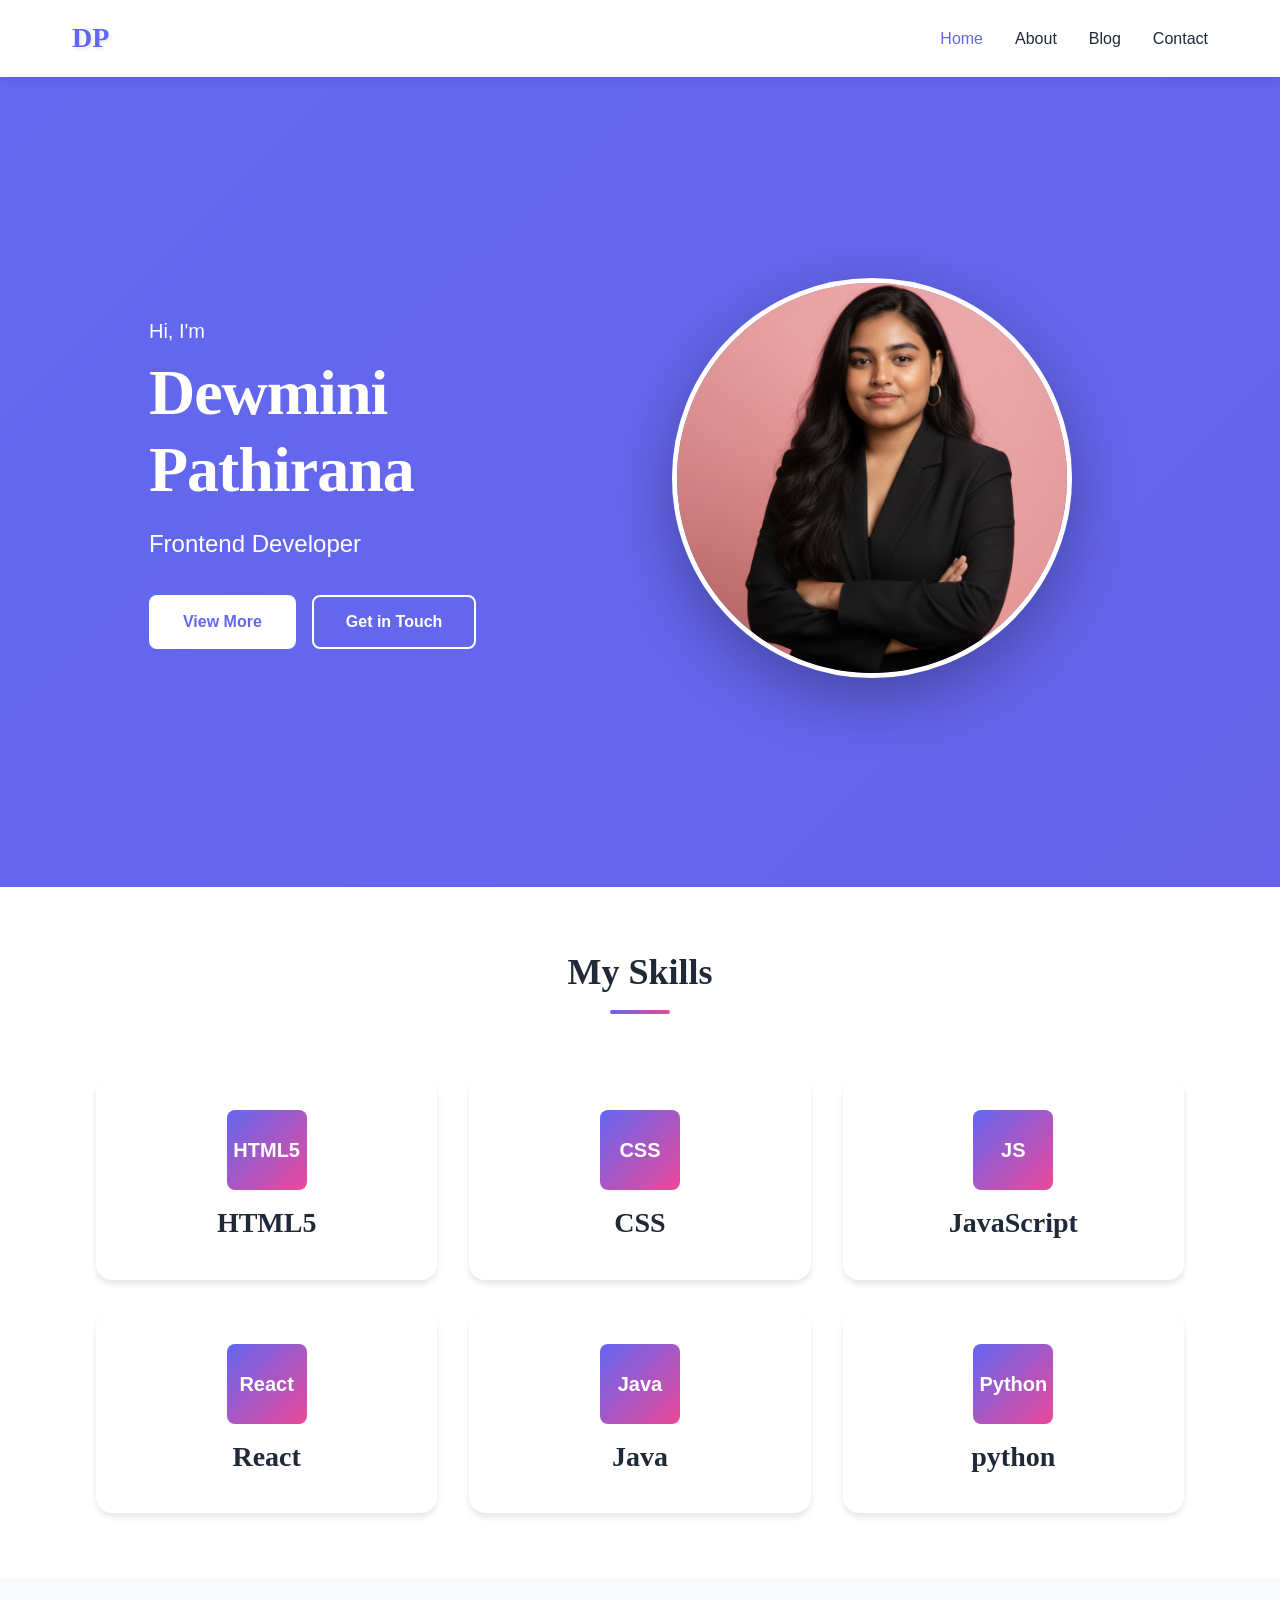
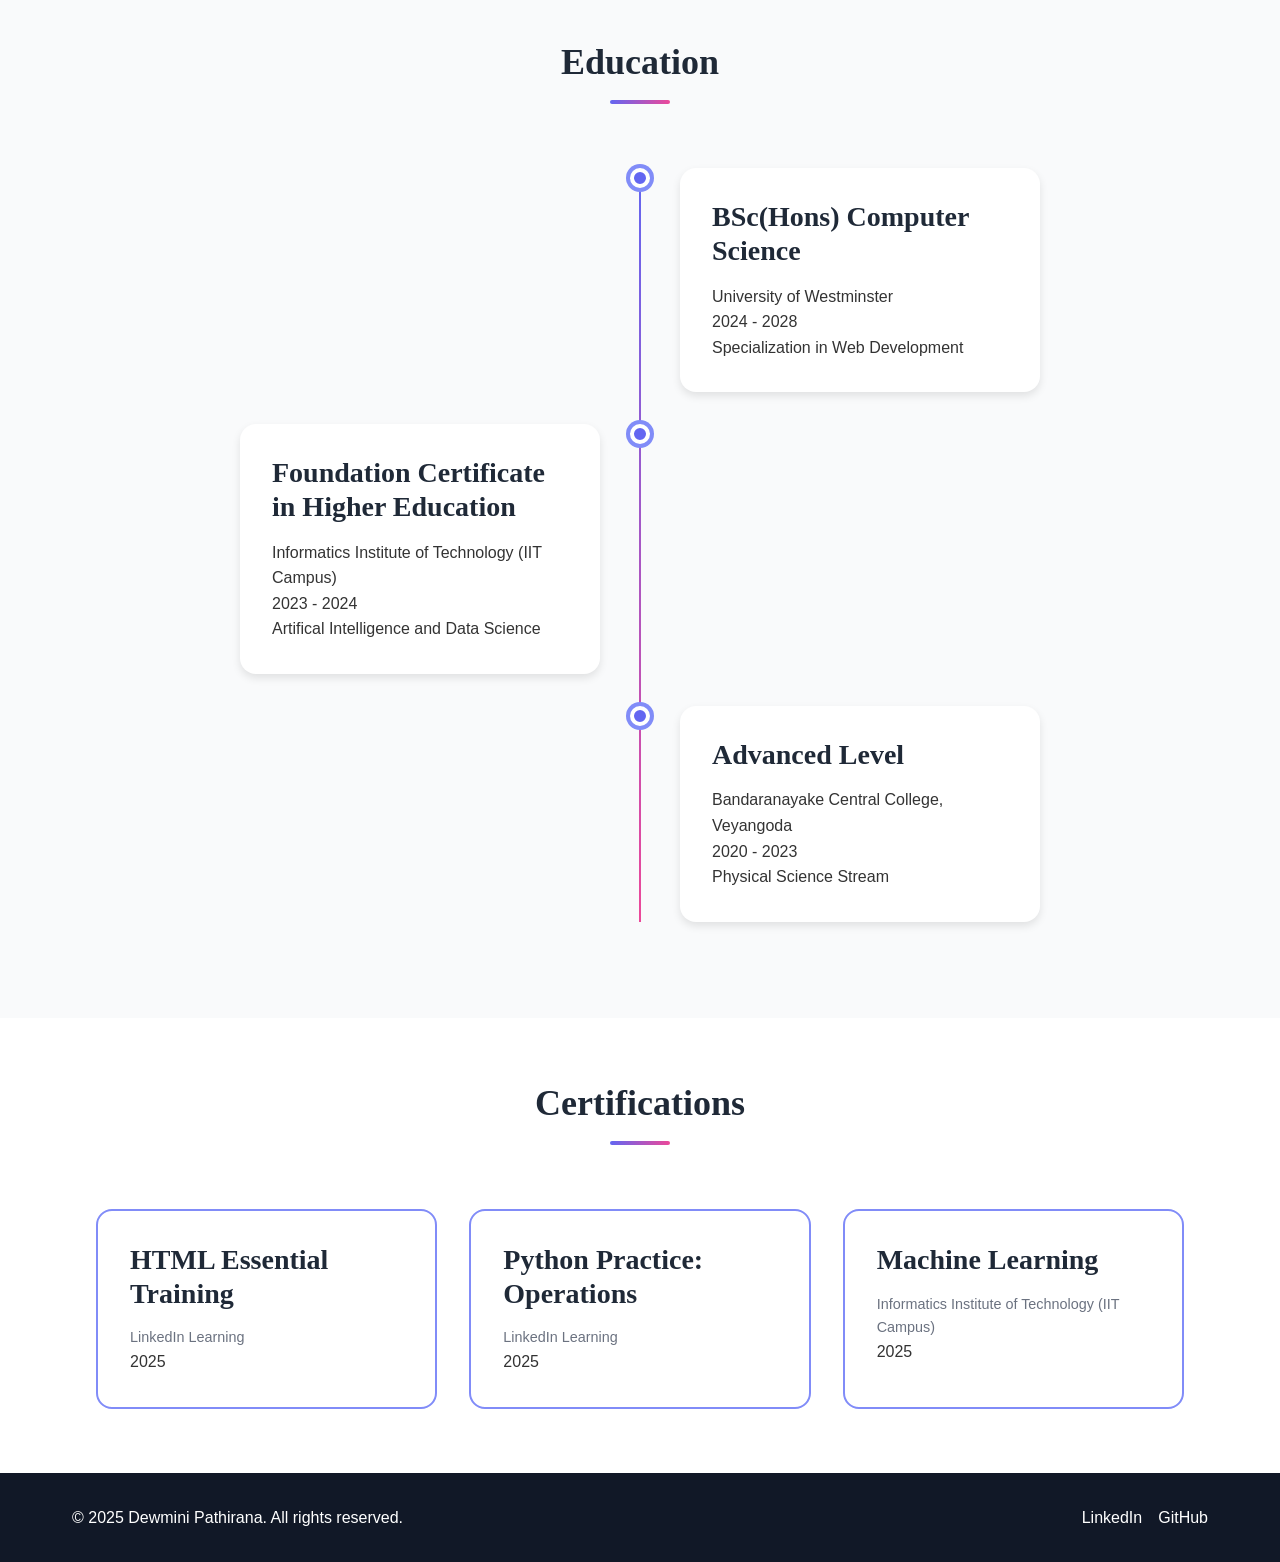
==== index.html @ a537cdb0 "Initial commit" ====
<!DOCTYPE html>
<html lang="en">
    <head>
        <meta charset="UTF-8">
        <meta name="viewport" content="width=device-width, initial-scale=1.0">
        <title>Home|Dewmini Pathirana</title>
        <link rel="stylesheet" href="stylesheet/style.css">
    </head>
    <body>
        <!--Navigation Bar-->
        <nav class="main-nav">
            <div class="container">
                <div class="logo">DP</div>
                <ul class="nav-links">
                    <li><a href="index.html" class="active">Home</a></li>
                    <li><a href="about.html">About</a></li>
                    <li><a href="blog.html">Blog</a></li>
                    <li><a href="contact.html">Contact</a></li>
                </ul>
            </div>
        </nav>

        <!--Intro Section-->
        <header class="intro">
            <div class="container">
                <div class="intro-content">
                    <p class="greeting">Hi, I'm</p>
                    <h1 class="intro-title">Dewmini Pathirana</h1>
                    <p class="intro-subtitle">Frontend Developer</p>
                    <div class="intro-buttons">
                        <a href="about.html" class="btn btn-primary">View More</a>
                        <a href="contact.html" class="btn btn-secondary">Get in Touch</a>
                    </div>
                </div>
                <div class="intro-image">
                    <img src="images/Dewmini-Home.png" alt="home page image  of  Dewmini Pathirana">
                </div>
            </div>
        </header>

        <!--Skills Section-->
        <section class="skills" id="skills">
            <div class="container">
                <h2 class="section-title">My Skills</h2>
                <div class="skills-grid">
                    <div class="skills-card">
                        <div class="skills-icon">HTML5</div>
                        <h3>HTML5</h3>
                        <p></p>
                    </div>
                    <div class="skills-card">
                        <div class="skills-icon">CSS</div>
                        <h3>CSS</h3>
                        <p></p>
                    </div>
                    <div class="skills-card">
                        <div class="skills-icon">JS</div>
                        <h3>JavaScript</h3>
                        <p></p>
                    </div>
                    <div class="skills-card">
                        <div class="skills-icon">React</div>
                        <h3>React</h3>
                        <p></p>
                    </div>
                    <div class="skills-card">
                        <div class="skills-icon">Java</div>
                        <h3>Java</h3>
                        <p></p>
                    </div>
                    <div class="skills-card">
                        <div class="skills-icon">Python</div>
                        <h3>python</h3>
                        <p></p>
                    </div>
                </div>
            </div>
        </section>

        <!--Education Section-->
        <section class="education" id="education">
            <div class="container">
                <h2 class="section-title">Education</h2>
                <div class="education-timeline">
                    <div class="timeline-item">
                        <div class="timeline-dot"></div>
                        <div class="timeline-content">
                            <h3>BSc(Hons) Computer Science</h3>
                            <p class="university">University of Westminster</p>
                            <p class="period">2024 - 2028</p>
                            <p class="description">Specialization in Web Development</p>
                        </div>
                    </div>
                    <div class="timeline-item">
                        <div class="timeline-dot"></div>
                        <div class="timeline-content">
                            <h3>Foundation Certificate in Higher Education</h3>
                            <p class="university">Informatics Institute of Technology (IIT Campus)</p>
                            <p class="period">2023 - 2024</p>
                            <p class="description">Artifical Intelligence and Data Science</p>
                        </div>
                    </div>
                    <div class="timeline-item">
                        <div class="timeline-dot"></div>
                        <div class="timeline-content">
                            <h3>Advanced Level</h3>
                            <p class="university">Bandaranayake Central College, Veyangoda</p>
                            <p class="period">2020 - 2023</p>
                            <p class="description">Physical Science Stream</p>
                        </div>
                    </div>
                </div>
            </div>
        </section>

        <!--Certification Section-->
        <section class="certifications" id="certifications">
            <div class="container">
                <h2 class="section-title">Certifications</h2>
                <div class="cert-grid">
                    <div class="cert-card">
                        <h3>HTML Essential Training</h3>
                        <p class="organization">LinkedIn Learning</p>
                        <p class="comp-year">2025</p>
                    </div>
                    <div class="cert-card">
                        <h3>Python Practice: Operations</h3>
                        <p class="organization">LinkedIn Learning</p>
                        <p class="comp-year">2025</p>
                    </div>
                    <div class="cert-card">
                        <h3>Machine Learning</h3>
                        <p class="organization">Informatics Institute of Technology (IIT Campus)</p>
                        <p class="comp-year">2025</p>
                    </div>
                </div>
            </div>
        </section>

        <!--Footer Section-->
        <footer class="main-footer">
            <div class="container">
                <p>&copy; 2025 Dewmini Pathirana. All rights reserved.</p>
                <div class="footer-links">
                    <a href="https://www.linkedin.com/in/dewmini-pathirana-28558a332/">LinkedIn</a>
                    <a href="https://github.com/Dewmini24">GitHub</a>
                </div>
            </div>
        </footer>
    </body>
</html>
---- stylesheet/style.css ----
/*Reset and Base Styles */
* {
    margin: 0;
    padding: 0;
    box-sizing: border-box;
}
html {
    scroll-behavior: smooth;
    font-size: 16px;
}
body {
    /*Font*/
    font-family: 'Poppins', Arial, sans-serif;
    line-height: 1.6;
    color: #333333;
    background-color: #ffffff;
}
/* Variables for Styling */
:root {
    /* Primary Colors */
    --primary-color: #6366f1;
    --primary-dark: #4f46e5;
    --primary-light: #818cf8;

    /* Secondary Colors */
    --secondary-color: #ec4899;
    --secondary-dark: #db2777;

    /* Natural Colors */
    --text-light: #6b7280;
    --text-dark: #1f2937;
    --bg-light: #f9fafb;
    --bg-dark: #111827;

    /* Semi Transparent Color */
    --overlay-bg: rgba(99,102, 241, 0.9);
    --shadow-color: rgba(0, 0, 0, 0.1);
    --card-shadow: rgba(0, 0, 0, 0.15);

    /* Spacing */
    --spacing-xs: 0.5rem;
    --spacing-sm: 1rem;
    --spacing-md: 2rem;
    --spacing-lg: 4rem;

    /* Border Radius */
    --border-radius-sm: 4px;
    --border-radius-md: 8px;
    --border-radius-lg: 16px;
    --border-radius-full: 50%;
}
/*Typography*/
h1, h2, h3, h4, h5, h6 {
    font-family: 'Playfair Display', Georgia, serif;
    color: var(--text-dark);
    line-height: 1.2;
    margin-bottom: var(--spacing-sm);
}
h1 {
    font-size: 3rem;
    letter-spacing: -1px;
}
h2 {
    font-size: 2.25rem;
}
h3 {
    font-size: 1.75rem;
}
/* Container */
.container {
    max-width: 1200px;
    margin: 0 auto;
    padding: 0 var(--spacing-md);
}

/* Navigation Bar */
.main-nav {
    background-color: #ffffff;
    /*Shadow*/
    box-shadow: 0 2px 10px var(--shadow-color);
    position: sticky;
    top: 0;
    z-index: 1000;
    /*Transitions*/
    transition: box-shadow 0.3s ease;
}
.main-nav .container {
    display: flex;
    justify-content: space-between;
    align-items: center;
    padding-top: var(--spacing-sm);
    padding-bottom: var(--spacing-sm);
}
.logo {
    font-family: 'Playfair Display', serif;
    font-size: 1.75rem;
    font-weight: 700;
    color: var(--primary-color);
    text-shadow: 2px 2px 4px var(--shadow-color);
}
.nav-links {
    display: flex;
    list-style: none;
    gap: var(--spacing-md);
}
.nav-links a[href] {
    text-decoration: none;
    color: var(--text-dark);
    font-weight: 500;
    transition: color 0.3s ease, transform 0.3s ease;
    display: inline-block;
}
.nav-links a:hover {
    color: var(--primary-color);
    transform: translateY(-2px);
}
.nav-links a.active {
    color: var(--primary-color);
}
.nav-links a:focus {
    outline: 2px solid var(--primary-color);
    outline-offset: 4px;
}

/* Footer */
.main-footer {
    background-color: var(--bg-dark);
    color: #ffffff;
    padding: var(--spacing-md) 0;
    text-align: center;
}
.main-footer .container {
    display: flex;
    justify-content: space-between;
    align-items: center;
}
.footer-links {
    display: flex;
    gap: var(--spacing-sm);
}
.footer-links a {
    color: #ffffff;
    text-decoration: none;
    transition: color 0.3s ease;
}
.footer-links a:hover {
    color: var(--primary-light);
}

/*Buttons Styling*/
.btn {
    display: inline-block;
    padding: 12px 32px;
    border-radius: var(--border-radius-md);
    text-decoration: none;
    font-weight: 600;
    transition: all 0.3s ease;
    cursor: pointer;
    border: 2px solid transparent;
}
.btn-primary {
    background-color: #ffffff;
    color: var(--primary-color);
}
.btn-primary:hover {
    transform: translateY(-3px);
    box-shadow: 0 10px 25px var(--shadow-color);
}
.btn-secondary {
    background-color: transparent;
    color: #ffffff;
    border-color: #ffffff;
}
.btn-secondary:hover {
    background-color: #ffffff;
    color: var(--primary-color);
    transform: translateY(-3px);
}

/* Responsive media queries */
/* Tablet View (992px ans below) */
@media screen and (max-width: 992px) {
    .intro .container {
        flex-direction: column;
        text-align: center;
    }
    .intro-title {
        font-size: 3rem;
    }
    .intro-buttons {
        justify-content: center;
    }
    .intro-image img {
        width: 300px;
        height: 300px;
    }
    .contact-grid {
        grid-template-columns: 1fr;
    }
    .about-intro {
        flex-direction: column;
        text-align: center;
    }
    .timeline-item {
        flex-direction: column;
    }
    .timeline-item:nth-child(n) .timeline-content {
        width: 100%;
        margin: 0;
        text-align: left;
    }
    .education-timeline::before {
        left: 0;
        transform: none;
    }
    .timeline-dot {
        left: 0;
        transform: none;
    }
}
/* Mobile view (768px and below) */
@media screen and (max-width: 768px) {
    h1 {
        font-size: 2rem;
    }
    h2 {
        font-size: 1.75rem;
    }
    .intro {
        min-height: auto;
        padding: var(--spacing-lg) 0;
    }
    .intro-title {
        font-size: 2.5rem;
    }
    /*Mobile Navigation*/
    .nav-links {
        display: none;
        position: absolute;
        top: 100%;
        left: 0;
        right: 0;
        flex-direction: column;
        background-color: #ffffff;
        box-shadow: 0 4px 10px var(--shadow-color);
        padding: var(--spacing-sm);
    }
    .intro-image img,
    .about-image img {
        width: 250px;
        height: 250px;
    }
    .skills-grid,
    .cert-grid {
        grid-template-columns: 1fr;
    }
    .main-footer .container {
        flex-direction: column;
        gap: var(--spacing-sm);
    }
    .contact-info {
        font-size: 0.9rem;
    }
}
/* Very small screens (480px and below) */
@media screen and (max-width: 480px) {
    :root {
        font-size: 14px;
    }
    .container {
        padding: 0 var(--spacing-sm);
    }
    .intro-title {
        font-size: 2rem;
    }
    .btn {
        padding: 10px 20px;
        font-size: 0.9rem;
    }
}

/* Intro Section */
.intro {
    min-height: 90vh;
    display: flex;
    align-items: center;
    background: linear-gradient(135deg, #667eea 0%, #764ba2 100%);
    position: relative;
    overflow: hidden;
}
.intro::before {
    content: '';
    position: absolute;
    top: 0;
    left: 0;
    right: 0;
    bottom: 0;
    background: var(--overlay-bg);
    z-index: 1;
}
.intro .container {
    display: flex;
    justify-content: space-between;
    align-items: center;
    gap: var(--spacing-lg);
    position: relative;
    z-index: 2;
}
.intro-content {
    flex: 1;
    color: #ffffff;
}
.greeting {
    font-size: 1.25rem;
    margin-bottom: var(--spacing-xs);
    animation: fadeInUp 0.8s ease;
}
.intro-title {
    font-size: 4rem;
    color: #ffffff;
    margin-bottom: var(--spacing-sm);
    animation: fadeInUp 0.8s ease 0.2s both;
}
.intro-subtitle {
    font-size: 1.5rem;
    margin-bottom: var(--spacing-md);
    animation: fadeInUp 0.8s ease 0.4s both;
}
.intro-buttons {
    display: flex;
    gap: var(--spacing-sm);
    animation: fadeInUp 0.8s ease 0.6s both;
}
/*Animmations*/
@keyframes fadeInUp {
    from {
        opacity: 0;
        transform: translateY(30px);
    }
    to {
        opacity: 1;
        transform: translateY(0);
    }
}
@keyframes float {
    0%, 100% {
        transform: translateY(0);
    }
    50% {
        transform: translateY(-20px);
    }
}
@keyframes pulse {
    0%, 100% {
        transform: scale(1);
    }
    50% {
        transform: scale(1.05);
    }
}
.intro-image {
    flex: 1;
    animation: float 3s ease-in-out infinite;
}
.intro-image img {
    width: 400px;
    height: 400px;
    box-shadow: 0 20px 60px rgba(0, 0, 0, 0.3);
    object-fit: cover;
    border-radius: var(--border-radius-full);
    border: 5px solid #ffffff;
}

/* Sections */
.skills,
.education,
.certifications {
    padding: var(--spacing-lg);
}
section:nth-of-type(even) {
    background-color: var(--bg-light);
}
.section-title {
    text-align: center;
    margin-bottom: var(--spacing-lg);
    position: relative;
}
.section-title::after {
    content: '';
    display: block;
    width: 60px;
    height: 4px;
    background: linear-gradient(90deg, var(--primary-color), var(--secondary-color));
    margin: var(--spacing-sm) auto 0;
    border-radius: var(--border-radius-sm);
}
/* skil grid */
.skills-grid {
    display: grid;
    grid-template-columns: repeat(auto-fit, minmax(250px, 1fr));
    gap: var(--spacing-md);
}
.skills-card {
    background-color: #ffffff;
    padding: var(--spacing-md);
    border-radius: var(--border-radius-lg);
    text-align: center;
    box-shadow: 0 4px 6px var(--shadow-color);
    transition: transform 0.3s ease, box-shadow 0.3s ease;
}
.skills-card:hover {
    transform: translateY(-10px);
    box-shadow: 0 12px 24px var(--card-shadow);
}
.skills-icon {
    width: 80px;
    height: 80px;
    margin: 0 auto var(--spacing-sm);
    background: linear-gradient(135deg, var(--primary-color),var(--secondary-color));
    border-radius: var(--border-radius-md);
    display: flex;
    align-items: center;
    justify-content: center;
    font-weight: 700;
    font-size: 1.25rem;
    color: #ffffff;
}
.skills-card > h3 {
    color: var(--text-dark);
    margin-bottom: var(--spacing-xs);
}
/*Education Timeline*/
.education-timeline {
    max-width: 800px;
    margin: 0 auto;
    position: relative;
}
.education-timeline::before {
    content: '';
    position: absolute;
    left: 50%;
    transform: translateX(-50%);
    top: 0;
    bottom: 0;
    width: 2px;
    background: linear-gradient(180deg, var(--primary-color), var(--secondary-color));
}
.timeline-item {
    display: flex;
    margin-bottom: var(--spacing-md);
    position: relative;
}
.timeline-item:nth-child(odd) .timeline-content {
    margin-left: auto;
    text-align: left;
}
.timeline-item:nth-child(even) .timeline-content {
    margin-right: auto;
    text-align: left;
}
.timeline-dot {
    position: absolute;
    left: 50%;
    transform: translateX(-50%);
    width: 20px;
    height: 20px;
    background-color: var(--primary-color);
    border-radius: var(--border-radius-full);
    border: 4px solid #ffffff;
    box-shadow: 0 0 0 4px var(--primary-light);
    z-index: 1;
}
.timeline-content {
    width: 45%;
    background-color: #ffffff;
    padding: var(--spacing-md);
    border-radius: var(--border-radius-lg);
    box-shadow: 0 4px 8px var(--shadow-color);
}
/*Certification*/
.cert-grid {
    display: grid;
    grid-template-columns: repeat(auto-fit, minmax(280px, 1fr));
    gap: var(--spacing-md);
}
.cert-card {
    background-color: #ffffff;
    padding: var(--spacing-md);
    border-radius: var(--border-radius-lg);
    border: 2px solid var(--primary-light);
    transition: all 0.3s ease;
}
.cert-card:hover {
    background-color: var(--primary-color);
    transform: scale(1.05);
}
.cert-card h3 + .organization {
    color: var(--text-light);
    font-size: 0.9rem;
    margin-top: var(--spacing-xs);
}

/*Page Header*/
.page-header {
    background: linear-gradient(135deg, var(--primary-color), var(--secondary-color));
    color: #ffffff;
    padding: var(--spacing-lg);
    text-align: center;
}
.page-header h1 {
    color: #ffffff;
}

/*About Page*/
.about-content {
    padding: var(--spacing-lg) 0;
}
.about-intro {
    display: flex;
    gap: var(--spacing-lg);
    align-items: center;
    margin-bottom: var(--spacing-lg);
}
.about-image img {
    width: 300px;
    height: 300px;
    border-radius: var(--border-radius-full);
    box-shadow: 0 10px 30px rgba(0, 0, 0, 0.2);
    object-fit: cover;
    border: 5px solid var(--primary-color);
}
.about-text {
    flex: 1;
}
.about-details {
    margin-bottom: var(--spacing-lg);
}
.journey-grid {
    display: grid;
    grid-template-columns: repeat(auto-fit, minmax(300px, 1fr));
    gap: var(--spacing-md);
    margin-top: var(--spacing-md);
}
.journey-item {
    background-color: var(--bg-light);
    padding: var(--spacing-md);
    border-radius: var(--border-radius-lg);
}
.about-values {
    margin-bottom: var(--spacing-lg);
}
.values-list {
    list-style: none;
    max-width: 600px;
    margin: var(--spacing-md) auto;
}
.values-list > li::before {
    content: '✓';
    position: absolute;
    left: 0;
    color: var(--primary-color);
}
.about-contact {
    text-align: center;
    padding: var(--spacing-lg);
    background: linear-gradient(135deg, var(--primary-light),var(--secondary-color));
    border-radius: var(--border-radius-lg);
    color: #ffffff;
}
.about-contact h2 {
    color: #ffffff;
}

/*Blog Page*/
.blog-content {
    padding: var(--spacing-lg);
}
.blog-grid {
    display: grid;
    gap: var(--spacing-lg);
}
.blog-post {
    background-color: #ffffff;
    padding: var(--spacing-md);
    border-radius: var(--border-radius-lg);
    box-shadow: 0 4px 12px var(--shadow-color);
}
.post-header h2 {
    margin-bottom: var(--spacing-sm);
}
.post-meta {
    display: flex;
    gap: var(--spacing-sm);
    color: var(--text-light);
    font-size: 0.9rem;
    margin-bottom: var(--spacing-md);
}
time[datetime] {
    color: var(--text-light);
}
.post-category {
    background-color: var(--primary-light);
    color: #ffffff;
    padding: 2px 8px;
    border-radius: var(--border-radius-sm);
}
.post-content p {
    margin-bottom: var(--spacing-sm);
}
.post-content p:first-of-type {
    margin-bottom: 0;
}
.post-footer {
    margin-top: var(--spacing-md);
    padding-top: var(--spacing-sm);
    border-top: 1px solid var(--bg-light);
}
.post-tags {
    display: flex;
    gap: var(--spacing-xs);
    flex-wrap: wrap;
}
.post-tags span {
    background-color: var(--bg-light);
    padding: 4px 12px;
    border-radius: var(--border-radius-sm);
    font-size: 0.85rem;
    color: var(--text-dark);
}

/*Contact Page*/
.contact-content {
    padding: var(--spacing-lg) 0;
}
.contact-grid {
    display: grid;
    grid-template-columns: 1.5fr 1fr;
    gap: var(--spacing-lg);
}
.message-section,
.newsletter-section {
    background-color: #ffffff;
    padding: var(--spacing-md);
    border-radius: var(--border-radius-lg);
    box-shadow: 0 4px 12px var(--shadow-color);
}
.form-group {
    margin-bottom: var(--spacing-sm);
}
.form-group label {
    display: block;
    margin-bottom: var(--spacing-xs);
    font-weight: 500;
    color: var(--text-dark);
}
.required {
    color: var(--secondary-color);
}
/*Form Styling*/
.form-group input,
.form-group textarea,
.form-group select {
    width: 100%;
    padding: 12px;
    border: 2px solid #e5e7eb;
    border-radius: var(--border-radius-md);
    font-family: 'Poppins', sans-serif;
    font-size: 1rem;
    transition: border-color 0.3s ease, box-shadow 0.3s ease;
}
.form-group input:focus,
.form-group textarea:focus,
.form-group select:focus {
    outline: none;
    border-color: var(--primary-color);
    box-shadow: 0 0 0 3px rgba(99, 102, 241, 0.1);
}
.form-group input:valid,
.form-group textarea:valid {
    border-color: #10b981;
}
.form-group input:invalid:not(:placeholder-shown),
.form-group textarea:invalid:not(:placeholder-shown) {
    border-color: var(--secondary-color);
}
.form-group input:not([type="checkbox"]):not([type="radio"]) {
    display: block;
}
.checkbox-group input[type="checkbox"],
.checkbox-item input[type="checkbox"],
.radio-item input[type="checkbox"] {
    width: auto;
    margin: 0;
}
.checkbox-list {
    display: flex;
    flex-direction: column;
    gap: var(--spacing-xs);
}
.radio-group {
    display: flex;
    gap: var(--spacing-sm);
}
.radio-item {
    display: flex;
    align-items: center;
    gap: var(--spacing-xs);
}
.contact-info {
    margin-top: var(--spacing-md);
    padding: var(--spacing-sm);
    background-color: var(--bg-light);
    border-radius: var(--border-radius-md);
}
.contact-info li {
    padding: var(--spacing-xs) 0;
}
.contact-info ul {
    list-style: none;
}

/* Spexificity */
a {
    color: inherit;
}
.nav-links a {
    color: var(--text-dark);
}
.nav-links a.active {
    color: var(--primary-color);
}

/* Print Styles */
@media print {
    .main-nav,
    .main-footer {
        display: none;
    }
    .body {
        font-size: 12pt;
        color: #000;
    }
    a {
        text-decoration: underline;
    }
    a[href]::after {
        content: " ("attr(href) ")";
    }
}
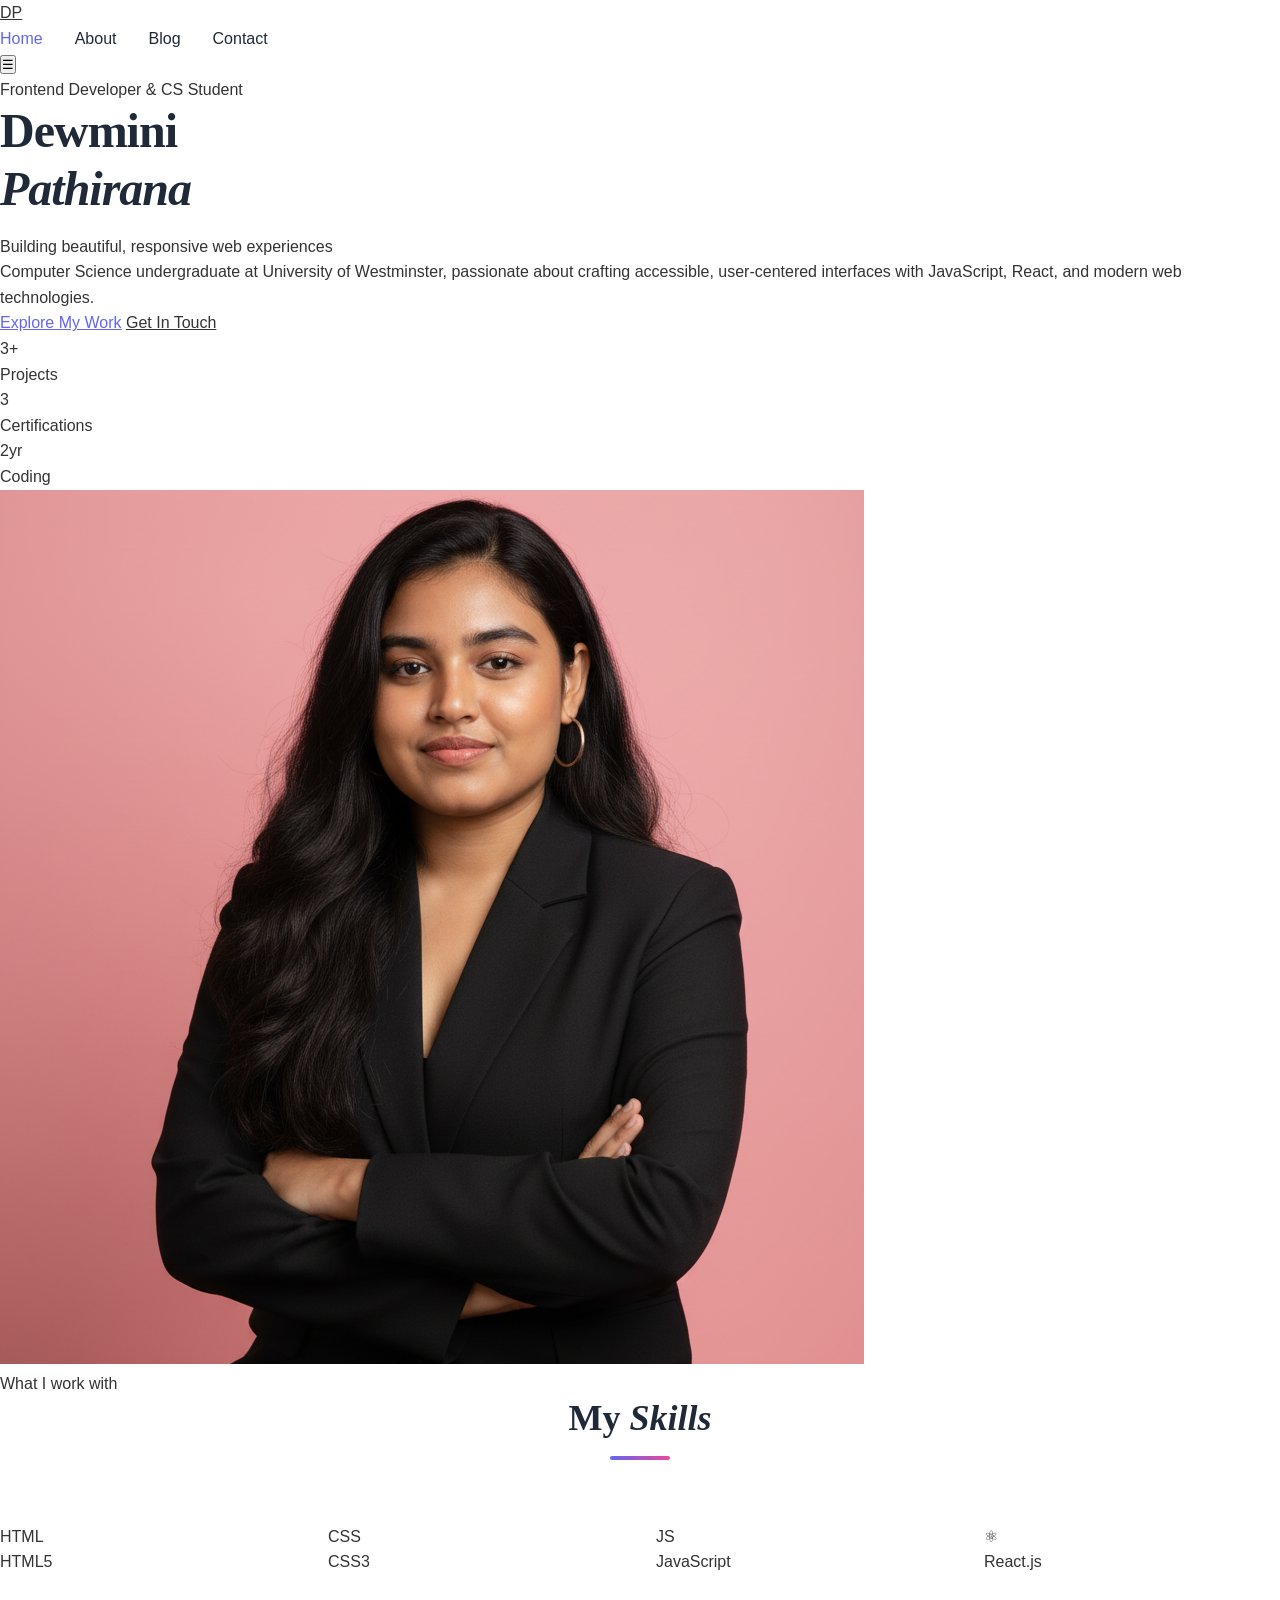
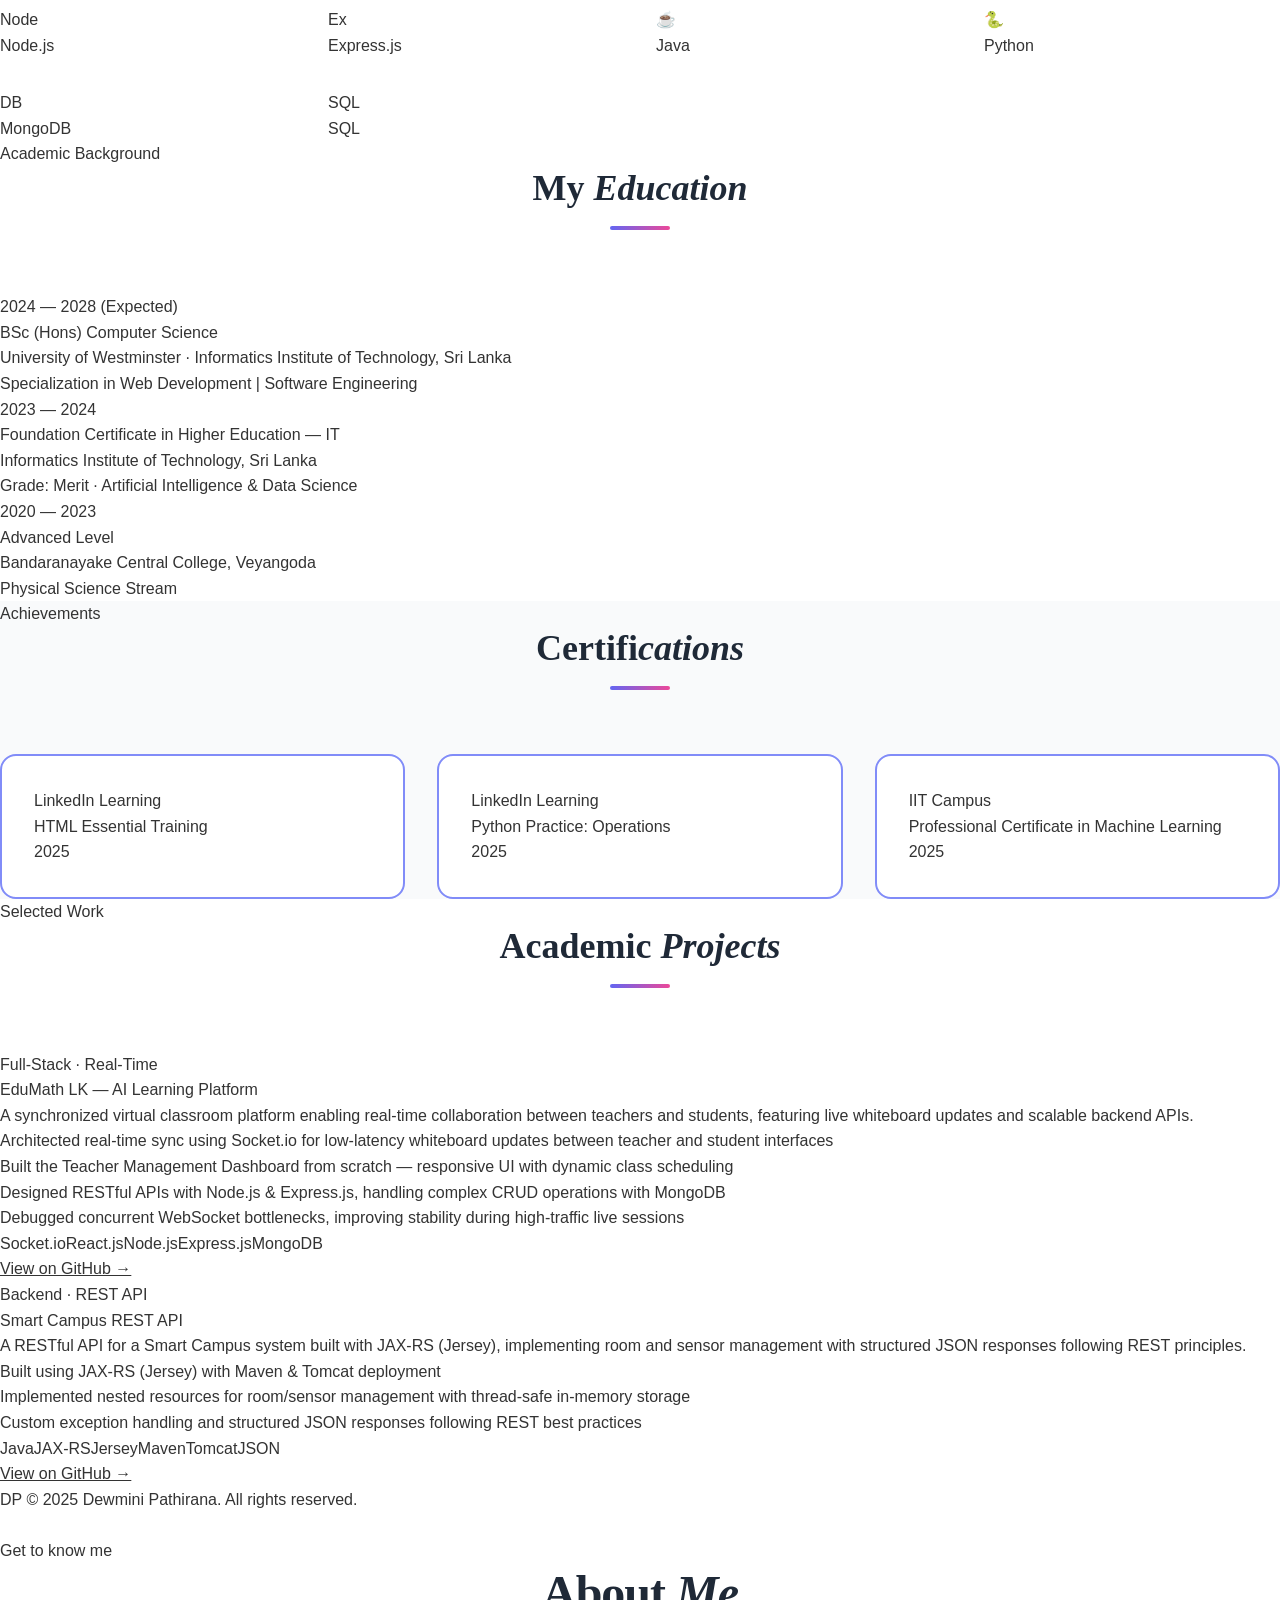
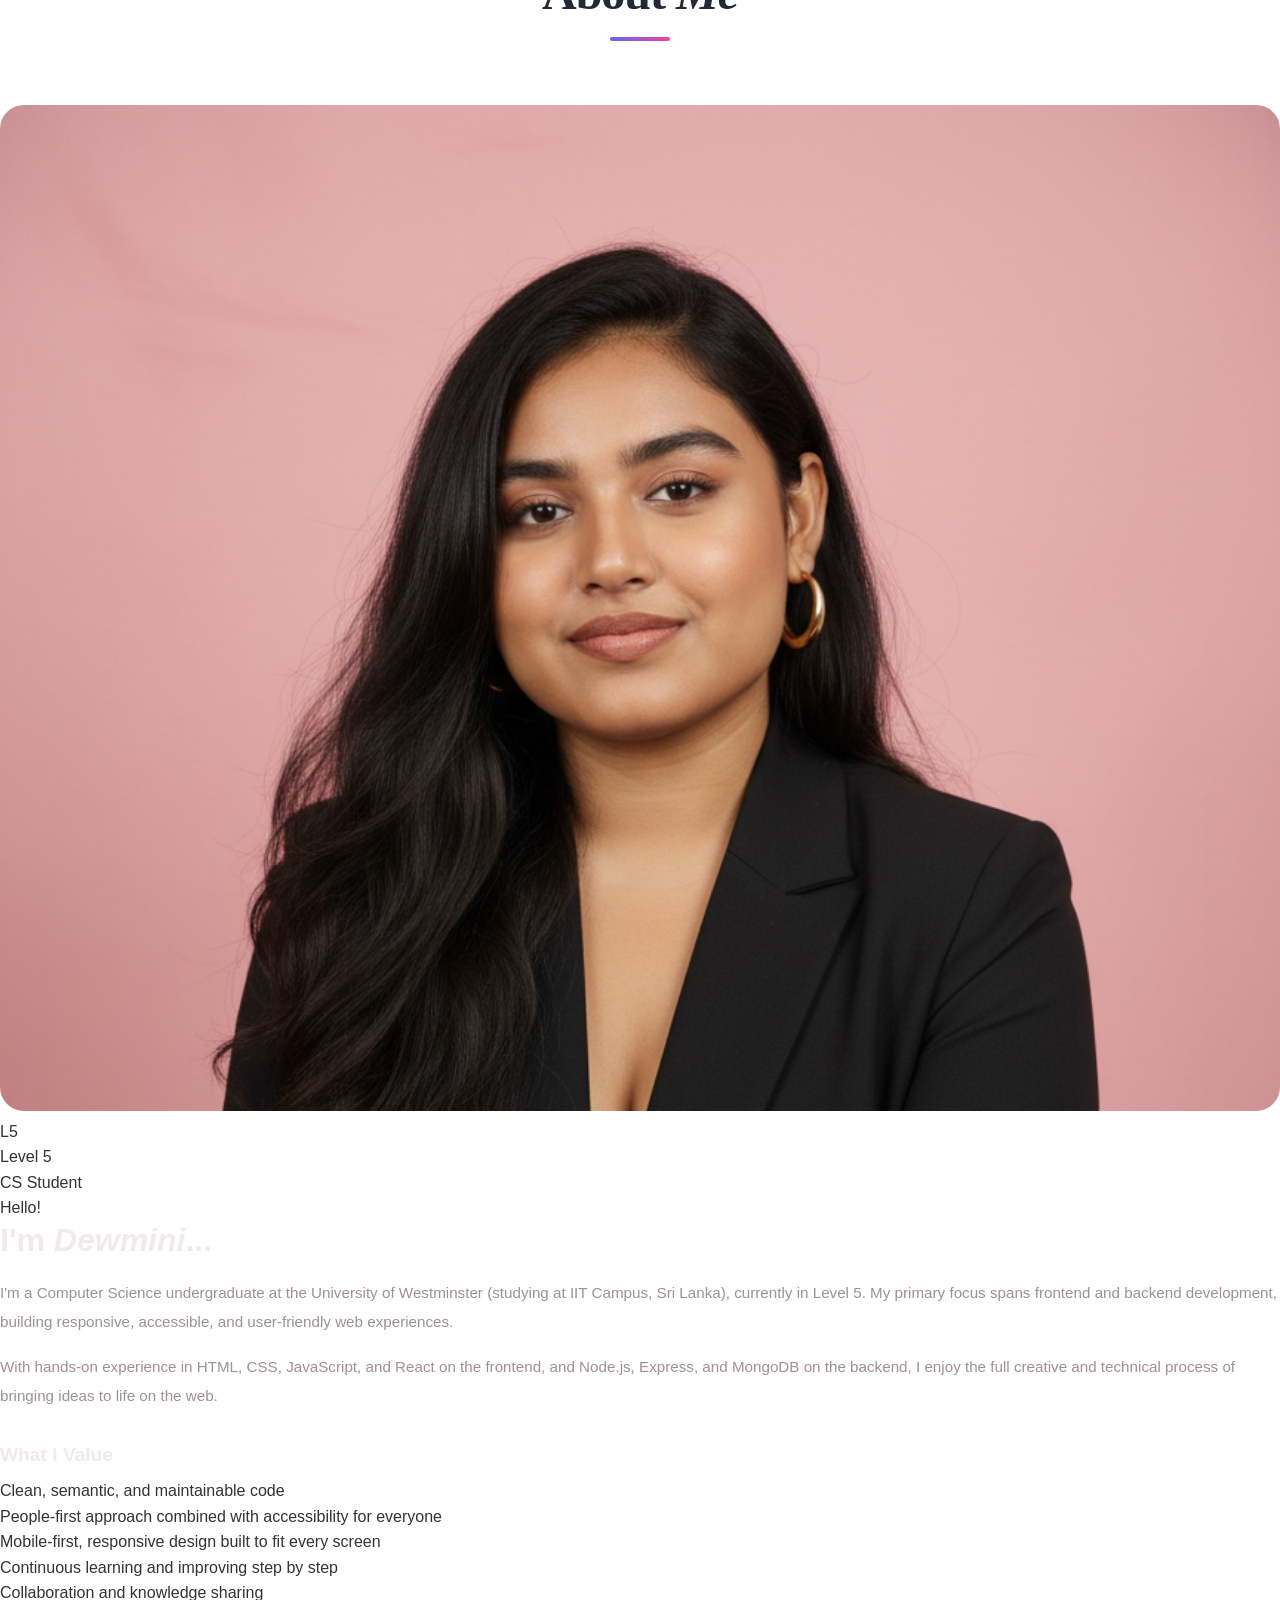
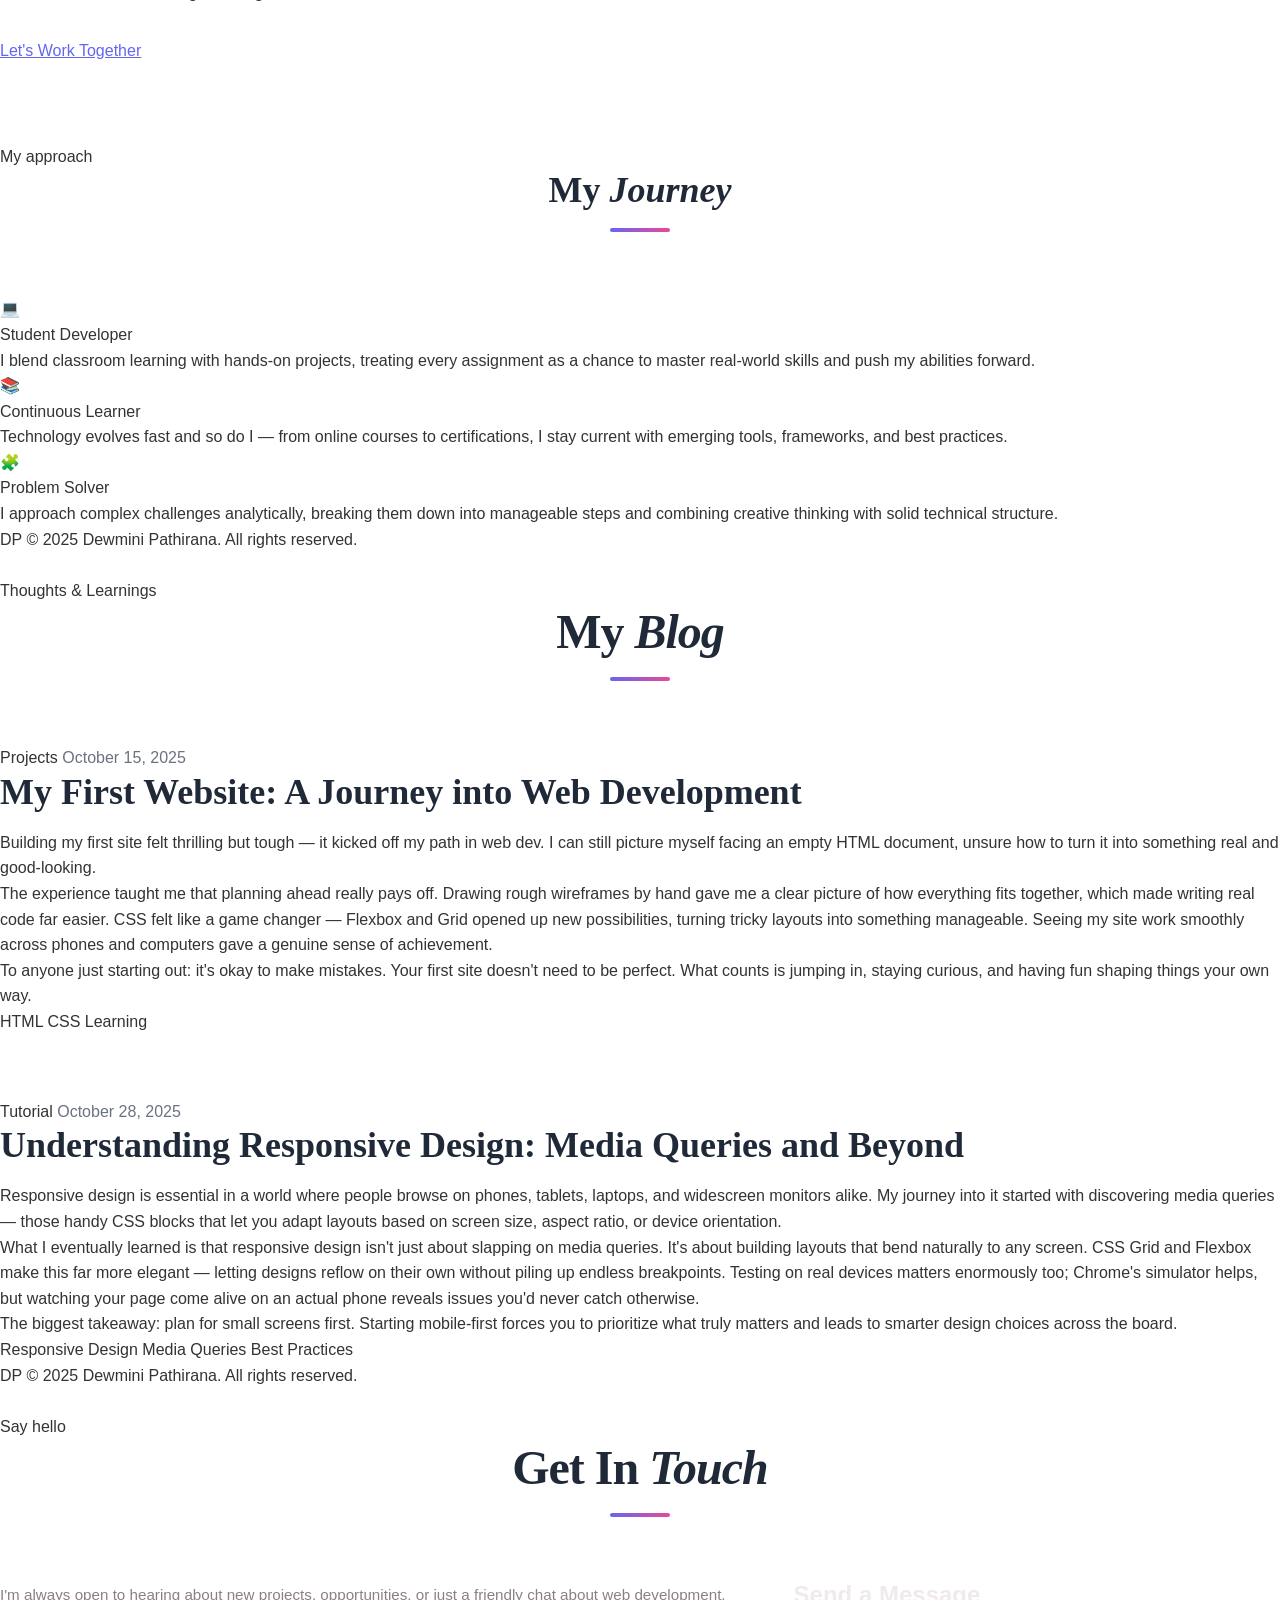
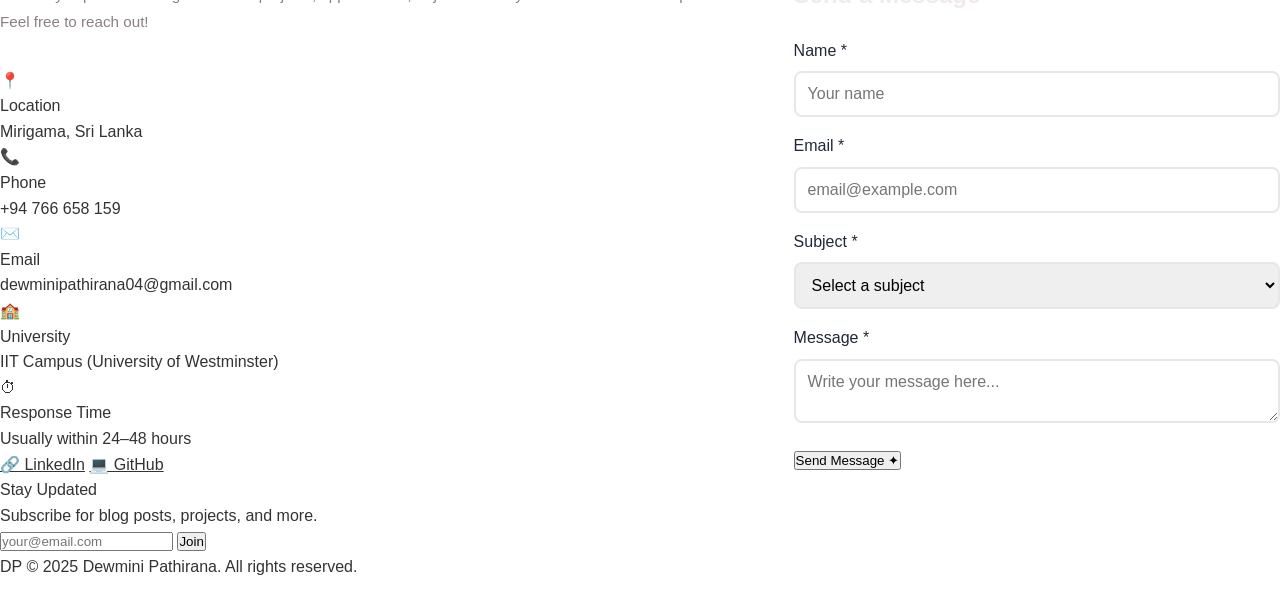
==== commit 831c2b10: "Add index.html - portfolio structure and all pages" ====
--- a/index.html
+++ b/index.html
@@ -1,151 +1,508 @@
 <!DOCTYPE html>
 <html lang="en">
-    <head>
-        <meta charset="UTF-8">
-        <meta name="viewport" content="width=device-width, initial-scale=1.0">
-        <title>Home|Dewmini Pathirana</title>
-        <link rel="stylesheet" href="stylesheet/style.css">
-    </head>
-    <body>
-        <!--Navigation Bar-->
-        <nav class="main-nav">
-            <div class="container">
-                <div class="logo">DP</div>
-                <ul class="nav-links">
-                    <li><a href="index.html" class="active">Home</a></li>
-                    <li><a href="about.html">About</a></li>
-                    <li><a href="blog.html">Blog</a></li>
-                    <li><a href="contact.html">Contact</a></li>
-                </ul>
-            </div>
-        </nav>
-
-        <!--Intro Section-->
-        <header class="intro">
-            <div class="container">
-                <div class="intro-content">
-                    <p class="greeting">Hi, I'm</p>
-                    <h1 class="intro-title">Dewmini Pathirana</h1>
-                    <p class="intro-subtitle">Frontend Developer</p>
-                    <div class="intro-buttons">
-                        <a href="about.html" class="btn btn-primary">View More</a>
-                        <a href="contact.html" class="btn btn-secondary">Get in Touch</a>
-                    </div>
-                </div>
-                <div class="intro-image">
-                    <img src="images/Dewmini-Home.png" alt="home page image  of  Dewmini Pathirana">
+
+<head>
+    <meta charset="UTF-8">
+    <meta name="viewport" content="width=device-width, initial-scale=1.0">
+    <title>Dewmini Pathirana — Frontend Developer</title>
+    <link rel="preconnect" href="https://fonts.googleapis.com">
+    <link
+        href="https://fonts.googleapis.com/css2?family=DM+Serif+Display:ital@0;1&family=DM+Sans:wght@300;400;500;600&family=JetBrains+Mono:wght@400;500&display=swap"
+        rel="stylesheet">
+    <link rel="stylesheet" href="stylesheet/style.css">
+</head>
+
+<body>
+
+    <nav>
+        <div class="nav-inner">
+            <a class="nav-logo" href="#" onclick="showPage('home')">DP</a>
+            <ul class="nav-links" id="navLinks">
+                <li><a href="#" class="active" data-page="home" onclick="showPage('home');return false">Home</a></li>
+                <li><a href="#" data-page="about" onclick="showPage('about');return false">About</a></li>
+                <li><a href="#" data-page="blog" onclick="showPage('blog');return false">Blog</a></li>
+                <li><a href="#" data-page="contact" onclick="showPage('contact');return false">Contact</a></li>
+            </ul>
+            <button class="nav-toggle" onclick="toggleNav()" aria-label="Menu">☰</button>
+        </div>
+    </nav>
+
+    <!-- ═══════════════════════ HOME PAGE ═══════════════════════ -->
+    <div class="page active" id="page-home">
+        <header class="hero">
+            <div class="hero-inner">
+                <div class="hero-content">
+                    <p class="hero-tag">Frontend Developer &amp; CS Student</p>
+                    <h1 class="hero-name">Dewmini<br><em>Pathirana</em></h1>
+                    <p class="hero-sub">Building beautiful, responsive web experiences</p>
+                    <p class="hero-desc">Computer Science undergraduate at University of Westminster, passionate about
+                        crafting accessible, user-centered interfaces with JavaScript, React, and modern web
+                        technologies.</p>
+                    <div class="hero-btns">
+                        <a href="#" class="btn-primary" onclick="showPage('about');return false">Explore My Work</a>
+                        <a href="#" class="btn-ghost" onclick="showPage('contact');return false">Get In Touch</a>
+                    </div>
+                    <div class="hero-stats">
+                        <div class="stat-item">
+                            <div class="stat-num">3+</div>
+                            <div class="stat-label">Projects</div>
+                        </div>
+                        <div class="stat-item">
+                            <div class="stat-num">3</div>
+                            <div class="stat-label">Certifications</div>
+                        </div>
+                        <div class="stat-item">
+                            <div class="stat-num">2yr</div>
+                            <div class="stat-label">Coding</div>
+                        </div>
+                    </div>
+                </div>
+                <div class="hero-img-wrap">
+                    
+                    <div class="hero-img-placeholder">
+                        <img src="images/Dewmini-Home.png" alt="Dewmini Pathirana" class="hero-img">
+                    </div>
                 </div>
             </div>
         </header>
 
-        <!--Skills Section-->
-        <section class="skills" id="skills">
-            <div class="container">
-                <h2 class="section-title">My Skills</h2>
-                <div class="skills-grid">
-                    <div class="skills-card">
-                        <div class="skills-icon">HTML5</div>
-                        <h3>HTML5</h3>
-                        <p></p>
-                    </div>
-                    <div class="skills-card">
-                        <div class="skills-icon">CSS</div>
-                        <h3>CSS</h3>
-                        <p></p>
-                    </div>
-                    <div class="skills-card">
-                        <div class="skills-icon">JS</div>
-                        <h3>JavaScript</h3>
-                        <p></p>
-                    </div>
-                    <div class="skills-card">
-                        <div class="skills-icon">React</div>
-                        <h3>React</h3>
-                        <p></p>
-                    </div>
-                    <div class="skills-card">
-                        <div class="skills-icon">Java</div>
-                        <h3>Java</h3>
-                        <p></p>
-                    </div>
-                    <div class="skills-card">
-                        <div class="skills-icon">Python</div>
-                        <h3>python</h3>
-                        <p></p>
-                    </div>
+        <!-- Skills -->
+        <section class="section fade-in">
+            <p class="section-label">What I work with</p>
+            <h2 class="section-title">My <em>Skills</em></h2>
+            <div class="divider"></div>
+            <div class="skills-grid">
+                <div class="skill-card">
+                    <div class="skill-icon">HTML</div>
+                    <div class="skill-name">HTML5</div>
+                </div>
+                <div class="skill-card">
+                    <div class="skill-icon">CSS</div>
+                    <div class="skill-name">CSS3</div>
+                </div>
+                <div class="skill-card">
+                    <div class="skill-icon">JS</div>
+                    <div class="skill-name">JavaScript</div>
+                </div>
+                <div class="skill-card">
+                    <div class="skill-icon">⚛</div>
+                    <div class="skill-name">React.js</div>
+                </div>
+                <div class="skill-card">
+                    <div class="skill-icon">Node</div>
+                    <div class="skill-name">Node.js</div>
+                </div>
+                <div class="skill-card">
+                    <div class="skill-icon">Ex</div>
+                    <div class="skill-name">Express.js</div>
+                </div>
+                <div class="skill-card">
+                    <div class="skill-icon">☕</div>
+                    <div class="skill-name">Java</div>
+                </div>
+                <div class="skill-card">
+                    <div class="skill-icon">🐍</div>
+                    <div class="skill-name">Python</div>
+                </div>
+                <div class="skill-card">
+                    <div class="skill-icon">DB</div>
+                    <div class="skill-name">MongoDB</div>
+                </div>
+                <div class="skill-card">
+                    <div class="skill-icon">SQL</div>
+                    <div class="skill-name">SQL</div>
                 </div>
             </div>
         </section>
 
-        <!--Education Section-->
-        <section class="education" id="education">
-            <div class="container">
-                <h2 class="section-title">Education</h2>
-                <div class="education-timeline">
-                    <div class="timeline-item">
-                        <div class="timeline-dot"></div>
-                        <div class="timeline-content">
-                            <h3>BSc(Hons) Computer Science</h3>
-                            <p class="university">University of Westminster</p>
-                            <p class="period">2024 - 2028</p>
-                            <p class="description">Specialization in Web Development</p>
-                        </div>
-                    </div>
-                    <div class="timeline-item">
-                        <div class="timeline-dot"></div>
-                        <div class="timeline-content">
-                            <h3>Foundation Certificate in Higher Education</h3>
-                            <p class="university">Informatics Institute of Technology (IIT Campus)</p>
-                            <p class="period">2023 - 2024</p>
-                            <p class="description">Artifical Intelligence and Data Science</p>
-                        </div>
-                    </div>
-                    <div class="timeline-item">
-                        <div class="timeline-dot"></div>
-                        <div class="timeline-content">
-                            <h3>Advanced Level</h3>
-                            <p class="university">Bandaranayake Central College, Veyangoda</p>
-                            <p class="period">2020 - 2023</p>
-                            <p class="description">Physical Science Stream</p>
-                        </div>
-                    </div>
+        <!-- Education -->
+        <div class="section-bg">
+            <div class="section fade-in">
+                <p class="section-label">Academic Background</p>
+                <h2 class="section-title">My <em>Education</em></h2>
+                <div class="divider"></div>
+                <div class="timeline">
+                    <div class="tl-item">
+                        <div class="tl-dot"></div>
+                        <div class="tl-period">2024 — 2028 (Expected)</div>
+                        <div class="tl-title">BSc (Hons) Computer Science</div>
+                        <div class="tl-place">University of Westminster · Informatics Institute of Technology, Sri Lanka
+                        </div><span class="tl-desc">Specialization in Web Development | Software Engineering</span></div>
+                    <div class="tl-item">
+                        <div class="tl-dot"></div>
+                        <div class="tl-period">2023 — 2024</div>
+                        <div class="tl-title">Foundation Certificate in Higher Education — IT</div>
+                        <div class="tl-place">Informatics Institute of Technology, Sri Lanka</div>
+                        <span class="tl-desc">Grade: Merit · Artificial Intelligence &amp; Data Science</span>
+                    </div>
+                    <div class="tl-item">
+                        <div class="tl-dot"></div>
+                        <div class="tl-period">2020 — 2023</div>
+                        <div class="tl-title">Advanced Level</div>
+                        <div class="tl-place">Bandaranayake Central College, Veyangoda</div>
+                        <span class="tl-desc">Physical Science Stream</span>
+                    </div>
+                </div>
+            </div>
+        </div>
+
+        <!-- Certifications -->
+        <section class="section fade-in">
+            <p class="section-label">Achievements</p>
+            <h2 class="section-title">Certifi<em>cations</em></h2>
+            <div class="divider"></div>
+            <div class="cert-grid">
+                <div class="cert-card">
+                    <div class="cert-org">LinkedIn Learning</div>
+                    <div class="cert-title">HTML Essential Training</div>
+                    <div class="cert-year">2025</div>
+                </div>
+                <div class="cert-card">
+                    <div class="cert-org">LinkedIn Learning</div>
+                    <div class="cert-title">Python Practice: Operations</div>
+                    <div class="cert-year">2025</div>
+                </div>
+                <div class="cert-card">
+                    <div class="cert-org">IIT Campus</div>
+                    <div class="cert-title">Professional Certificate in Machine Learning</div>
+                    <div class="cert-year">2025</div>
                 </div>
             </div>
         </section>
 
-        <!--Certification Section-->
-        <section class="certifications" id="certifications">
-            <div class="container">
-                <h2 class="section-title">Certifications</h2>
-                <div class="cert-grid">
-                    <div class="cert-card">
-                        <h3>HTML Essential Training</h3>
-                        <p class="organization">LinkedIn Learning</p>
-                        <p class="comp-year">2025</p>
-                    </div>
-                    <div class="cert-card">
-                        <h3>Python Practice: Operations</h3>
-                        <p class="organization">LinkedIn Learning</p>
-                        <p class="comp-year">2025</p>
-                    </div>
-                    <div class="cert-card">
-                        <h3>Machine Learning</h3>
-                        <p class="organization">Informatics Institute of Technology (IIT Campus)</p>
-                        <p class="comp-year">2025</p>
-                    </div>
-                </div>
-            </div>
-        </section>
-
-        <!--Footer Section-->
-        <footer class="main-footer">
-            <div class="container">
-                <p>&copy; 2025 Dewmini Pathirana. All rights reserved.</p>
+        <!-- Projects -->
+        <div class="section-bg">
+            <div class="section fade-in">
+                <p class="section-label">Selected Work</p>
+                <h2 class="section-title">Academic <em>Projects</em></h2>
+                <div class="divider"></div>
+                <div class="project-grid">
+                    <div class="project-card">
+                        <div class="project-type">Full-Stack · Real-Time</div>
+                        <div class="project-title">EduMath LK — AI Learning Platform</div>
+                        <div class="project-desc">A synchronized virtual classroom platform enabling real-time
+                            collaboration between teachers and students, featuring live whiteboard updates and scalable
+                            backend APIs.</div>
+                        <ul class="project-points">
+                            <li>Architected real-time sync using Socket.io for low-latency whiteboard updates between
+                                teacher and student interfaces</li>
+                            <li>Built the Teacher Management Dashboard from scratch — responsive UI with dynamic class
+                                scheduling</li>
+                            <li>Designed RESTful APIs with Node.js &amp; Express.js, handling complex CRUD operations
+                                with MongoDB</li>
+                            <li>Debugged concurrent WebSocket bottlenecks, improving stability during high-traffic live
+                                sessions</li>
+                        </ul>
+                        <div class="tags">
+                            <span class="tag">Socket.io</span><span class="tag">React.js</span><span
+                                class="tag">Node.js</span><span class="tag">Express.js</span><span
+                                class="tag">MongoDB</span>
+                        </div>
+                        <a href="https://github.com/Tharumika/edumathlk" class="project-link" target="_blank">View on
+                            GitHub →</a>
+                    </div>
+                    <div class="project-card">
+                        <div class="project-type">Backend · REST API</div>
+                        <div class="project-title">Smart Campus REST API</div>
+                        <div class="project-desc">A RESTful API for a Smart Campus system built with JAX-RS (Jersey),
+                            implementing room and sensor management with structured JSON responses following REST
+                            principles.</div>
+                        <ul class="project-points">
+                            <li>Built using JAX-RS (Jersey) with Maven &amp; Tomcat deployment</li>
+                            <li>Implemented nested resources for room/sensor management with thread-safe in-memory
+                                storage</li>
+                            <li>Custom exception handling and structured JSON responses following REST best practices
+                            </li>
+                        </ul>
+                        <div class="tags">
+                            <span class="tag">Java</span><span class="tag">JAX-RS</span><span
+                                class="tag">Jersey</span><span class="tag">Maven</span><span
+                                class="tag">Tomcat</span><span class="tag">JSON</span>
+                        </div>
+                        <a href="https://github.com/Dewmini24/SmartCampusAPI" class="project-link" target="_blank">View
+                            on GitHub →</a>
+                    </div>
+                </div>
+            </div>
+        </div>
+
+        <footer>
+            <div class="footer-inner">
+                <span class="footer-logo">DP</span>
+                <span class="footer-copy">© 2025 Dewmini Pathirana. All rights reserved.</span>
                 <div class="footer-links">
-                    <a href="https://www.linkedin.com/in/dewmini-pathirana-28558a332/">LinkedIn</a>
-                    <a href="https://github.com/Dewmini24">GitHub</a>
+                    <a href="https://www.linkedin.com/in/dewmini-pathirana-28558a332/" target="_blank">LinkedIn</a>
+                    <a href="https://github.com/Dewmini24" target="_blank">GitHub</a>
                 </div>
             </div>
         </footer>
-    </body>
+    </div>
+
+    <!-- ═══════════════════════ ABOUT PAGE ═══════════════════════ -->
+    <div class="page" id="page-about">
+        <div class="section">
+            <p class="section-label">Get to know me</p>
+            <h1 class="section-title">About <em>Me</em></h1>
+            <div class="divider"></div>
+            <div class="about-grid">
+                <div>
+                    <div class="about-img-wrap">
+                        
+                        <div class="about-img-placeholder">
+                            <img src="images/Dewmini-About.png" alt="Dewmini Pathirana" style="width:100%;border-radius:24px;object-fit:cover">
+                        </div>
+                        <div class="about-img-accent">
+                            <div class="about-img-accent-num">L5</div>
+                            <div class="about-img-accent-label">Level 5<br>CS Student</div>
+                        </div>
+                    </div>
+                </div>
+                <div>
+                    <p class="section-label" style="margin-top:0">Hello!</p>
+                    <h2
+                        style="font-family:var(--ff-serif);font-size:2rem;color:#f0eaec;margin-bottom:1.25rem;line-height:1.2">
+                        I'm <em style="color:var(--rose);font-style:italic">Dewmini</em>...</h2>
+                    <p style="color:#9e9094;line-height:1.9;margin-bottom:1rem;font-size:0.95rem">I'm a Computer Science
+                        undergraduate at the University of Westminster (studying at IIT Campus, Sri Lanka), currently in
+                        Level 5. My primary focus spans frontend and backend development, building responsive,
+                        accessible, and user-friendly web experiences.</p>
+                    <p style="color:#9e9094;line-height:1.9;font-size:0.95rem">With hands-on experience in HTML, CSS,
+                        JavaScript, and React on the frontend, and Node.js, Express, and MongoDB on the backend, I enjoy
+                        the full creative and technical process of bringing ideas to life on the web.</p>
+                    <h3
+                        style="font-family:var(--ff-serif);font-size:1.2rem;color:#f0eaec;margin-top:2rem;margin-bottom:0.75rem">
+                        What I Value</h3>
+                    <ul class="about-values-list">
+                        <li>Clean, semantic, and maintainable code</li>
+                        <li>People-first approach combined with accessibility for everyone</li>
+                        <li>Mobile-first, responsive design built to fit every screen</li>
+                        <li>Continuous learning and improving step by step</li>
+                        <li>Collaboration and knowledge sharing</li>
+                    </ul>
+                    <div style="margin-top:2rem">
+                        <a href="#" class="btn-primary" onclick="showPage('contact');return false">Let's Work
+                            Together</a>
+                    </div>
+                </div>
+            </div>
+
+            <div style="margin-top:5rem">
+                <p class="section-label">My approach</p>
+                <h2 class="section-title">My <em>Journey</em></h2>
+                <div class="divider"></div>
+                <div class="journey-cards">
+                    <div class="journey-card">
+                        <div class="journey-card-icon">💻</div>
+                        <div class="journey-card-title">Student Developer</div>
+                        <div class="journey-card-text">I blend classroom learning with hands-on projects, treating every
+                            assignment as a chance to master real-world skills and push my abilities forward.</div>
+                    </div>
+                    <div class="journey-card">
+                        <div class="journey-card-icon">📚</div>
+                        <div class="journey-card-title">Continuous Learner</div>
+                        <div class="journey-card-text">Technology evolves fast and so do I — from online courses to
+                            certifications, I stay current with emerging tools, frameworks, and best practices.</div>
+                    </div>
+                    <div class="journey-card">
+                        <div class="journey-card-icon">🧩</div>
+                        <div class="journey-card-title">Problem Solver</div>
+                        <div class="journey-card-text">I approach complex challenges analytically, breaking them down
+                            into manageable steps and combining creative thinking with solid technical structure.</div>
+                    </div>
+                </div>
+            </div>
+        </div>
+
+        <footer>
+            <div class="footer-inner">
+                <span class="footer-logo">DP</span>
+                <span class="footer-copy">© 2025 Dewmini Pathirana. All rights reserved.</span>
+                <div class="footer-links">
+                    <a href="https://www.linkedin.com/in/dewmini-pathirana-28558a332/" target="_blank">LinkedIn</a>
+                    <a href="https://github.com/Dewmini24" target="_blank">GitHub</a>
+                </div>
+            </div>
+        </footer>
+    </div>
+
+    <!-- ═══════════════════════ BLOG PAGE ═══════════════════════ -->
+    <div class="page" id="page-blog">
+        <div class="section">
+            <p class="section-label">Thoughts &amp; Learnings</p>
+            <h1 class="section-title">My <em>Blog</em></h1>
+            <div class="divider"></div>
+            <div class="blog-grid">
+                <article class="blog-card">
+                    <div class="blog-meta">
+                        <span class="blog-cat">Projects</span>
+                        <time class="blog-date" datetime="2025-10-15">October 15, 2025</time>
+                    </div>
+                    <h2 class="blog-title">My First Website: A Journey into Web Development</h2>
+                    <p class="blog-excerpt">Building my first site felt thrilling but tough — it kicked off my path in
+                        web dev. I can still picture myself facing an empty HTML document, unsure how to turn it into
+                        something real and good-looking.</p>
+                    <p class="blog-excerpt">The experience taught me that planning ahead really pays off. Drawing rough
+                        wireframes by hand gave me a clear picture of how everything fits together, which made writing
+                        real code far easier. CSS felt like a game changer — Flexbox and Grid opened up new
+                        possibilities, turning tricky layouts into something manageable. Seeing my site work smoothly
+                        across phones and computers gave a genuine sense of achievement.</p>
+                    <p class="blog-excerpt">To anyone just starting out: it's okay to make mistakes. Your first site
+                        doesn't need to be perfect. What counts is jumping in, staying curious, and having fun shaping
+                        things your own way.</p>
+                    <div class="blog-tags">
+                        <span class="blog-tag">HTML</span>
+                        <span class="blog-tag">CSS</span>
+                        <span class="blog-tag">Learning</span>
+                    </div>
+                </article>
+                <article class="blog-card">
+                    <div class="blog-meta">
+                        <span class="blog-cat">Tutorial</span>
+                        <time class="blog-date" datetime="2025-10-28">October 28, 2025</time>
+                    </div>
+                    <h2 class="blog-title">Understanding Responsive Design: Media Queries and Beyond</h2>
+                    <p class="blog-excerpt">Responsive design is essential in a world where people browse on phones,
+                        tablets, laptops, and widescreen monitors alike. My journey into it started with discovering
+                        media queries — those handy CSS blocks that let you adapt layouts based on screen size, aspect
+                        ratio, or device orientation.</p>
+                    <p class="blog-excerpt">What I eventually learned is that responsive design isn't just about
+                        slapping on media queries. It's about building layouts that bend naturally to any screen. CSS
+                        Grid and Flexbox make this far more elegant — letting designs reflow on their own without piling
+                        up endless breakpoints. Testing on real devices matters enormously too; Chrome's simulator
+                        helps, but watching your page come alive on an actual phone reveals issues you'd never catch
+                        otherwise.</p>
+                    <p class="blog-excerpt">The biggest takeaway: plan for small screens first. Starting mobile-first
+                        forces you to prioritize what truly matters and leads to smarter design choices across the
+                        board.</p>
+                    <div class="blog-tags">
+                        <span class="blog-tag">Responsive Design</span>
+                        <span class="blog-tag">Media Queries</span>
+                        <span class="blog-tag">Best Practices</span>
+                    </div>
+                </article>
+            </div>
+        </div>
+
+        <footer>
+            <div class="footer-inner">
+                <span class="footer-logo">DP</span>
+                <span class="footer-copy">© 2025 Dewmini Pathirana. All rights reserved.</span>
+                <div class="footer-links">
+                    <a href="https://www.linkedin.com/in/dewmini-pathirana-28558a332/" target="_blank">LinkedIn</a>
+                    <a href="https://github.com/Dewmini24" target="_blank">GitHub</a>
+                </div>
+            </div>
+        </footer>
+    </div>
+
+    <!-- ═══════════════════════ CONTACT PAGE ═══════════════════════ -->
+    <div class="page" id="page-contact">
+        <div class="section">
+            <p class="section-label">Say hello</p>
+            <h1 class="section-title">Get In <em>Touch</em></h1>
+            <div class="divider"></div>
+            <div class="contact-grid">
+                <div>
+                    <p style="color:#8c7f82;line-height:1.8;margin-bottom:2rem;font-size:0.95rem">I'm always open to
+                        hearing about new projects, opportunities, or just a friendly chat about web development. Feel
+                        free to reach out!</p>
+                    <div class="contact-info-wrap">
+                        <div class="contact-item">
+                            <div class="contact-item-icon">📍</div>
+                            <div>
+                                <div class="contact-item-label">Location</div>
+                                <div class="contact-item-val">Mirigama, Sri Lanka</div>
+                            </div>
+                        </div>
+                        <div class="contact-item">
+                            <div class="contact-item-icon">📞</div>
+                            <div>
+                                <div class="contact-item-label">Phone</div>
+                                <div class="contact-item-val">+94 766 658 159</div>
+                            </div>
+                        </div>
+                        <div class="contact-item">
+                            <div class="contact-item-icon">✉️</div>
+                            <div>
+                                <div class="contact-item-label">Email</div>
+                                <div class="contact-item-val">dewminipathirana04@gmail.com</div>
+                            </div>
+                        </div>
+                        <div class="contact-item">
+                            <div class="contact-item-icon">🏫</div>
+                            <div>
+                                <div class="contact-item-label">University</div>
+                                <div class="contact-item-val">IIT Campus (University of Westminster)</div>
+                            </div>
+                        </div>
+                        <div class="contact-item">
+                            <div class="contact-item-icon">⏱</div>
+                            <div>
+                                <div class="contact-item-label">Response Time</div>
+                                <div class="contact-item-val">Usually within 24–48 hours</div>
+                            </div>
+                        </div>
+                    </div>
+                    <div class="social-row">
+                        <a href="https://www.linkedin.com/in/dewmini-pathirana-28558a332/" target="_blank"
+                            class="social-btn">🔗 LinkedIn</a>
+                        <a href="https://github.com/Dewmini24" target="_blank" class="social-btn">💻 GitHub</a>
+                    </div>
+                    <div class="newsletter-card">
+                        <div class="newsletter-title">Stay Updated</div>
+                        <div class="newsletter-sub">Subscribe for blog posts, projects, and more.</div>
+                        <div class="newsletter-row">
+                            <input type="email" class="newsletter-input" placeholder="your@email.com">
+                            <button class="newsletter-btn" onclick="handleNewsletterSubmit()">Join</button>
+                        </div>
+                    </div>
+                </div>
+                <div class="form-card">
+                    <h2 style="font-family:var(--ff-serif);font-size:1.5rem;color:#f0eaec;margin-bottom:1.75rem">Send a
+                        Message</h2>
+                    <div class="form-row">
+                        <div class="form-group">
+                            <label for="c-name">Name *</label>
+                            <input type="text" id="c-name" placeholder="Your name" required>
+                        </div>
+                        <div class="form-group">
+                            <label for="c-email">Email *</label>
+                            <input type="email" id="c-email" placeholder="email@example.com" required>
+                        </div>
+                    </div>
+                    <div class="form-group">
+                        <label for="c-subject">Subject *</label>
+                        <select id="c-subject" required>
+                            <option value="">Select a subject</option>
+                            <option value="general">General Inquiry</option>
+                            <option value="project">Project Proposal</option>
+                            <option value="collaboration">Collaboration</option>
+                            <option value="feedback">Feedback</option>
+                            <option value="other">Other</option>
+                        </select>
+                    </div>
+                    <div class="form-group">
+                        <label for="c-message">Message *</label>
+                        <textarea id="c-message" placeholder="Write your message here..." required></textarea>
+                    </div>
+                    <button class="submit-btn" type="button" onclick="handleContactSubmit()">Send Message ✦</button>
+                </div>
+            </div>
+        </div>
+
+        <footer>
+            <div class="footer-inner">
+                <span class="footer-logo">DP</span>
+                <span class="footer-copy">© 2025 Dewmini Pathirana. All rights reserved.</span>
+                <div class="footer-links">
+                    <a href="https://www.linkedin.com/in/dewmini-pathirana-28558a332/" target="_blank">LinkedIn</a>
+                    <a href="https://github.com/Dewmini24" target="_blank">GitHub</a>
+                </div>
+            </div>
+        </footer>
+    </div>
+
+    <script src="js/main.js"></script>
+</body>
+
 </html>
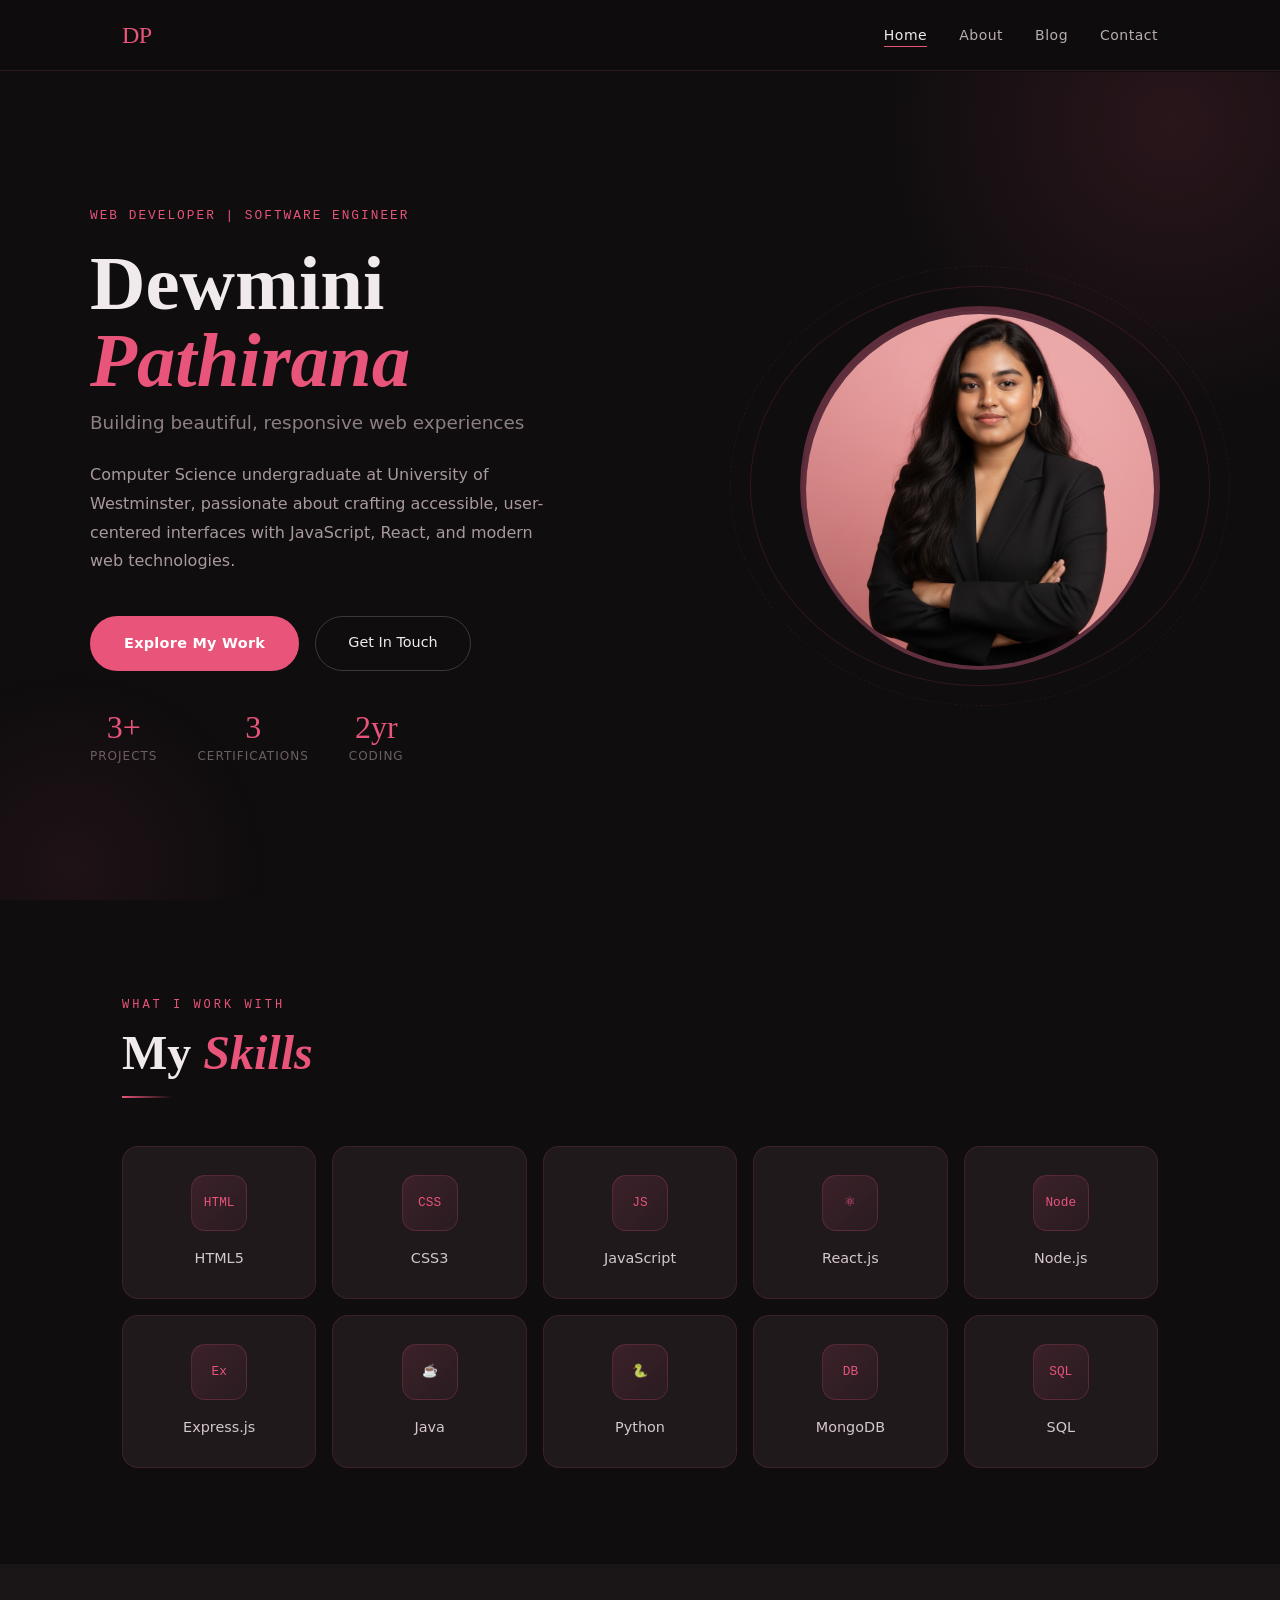
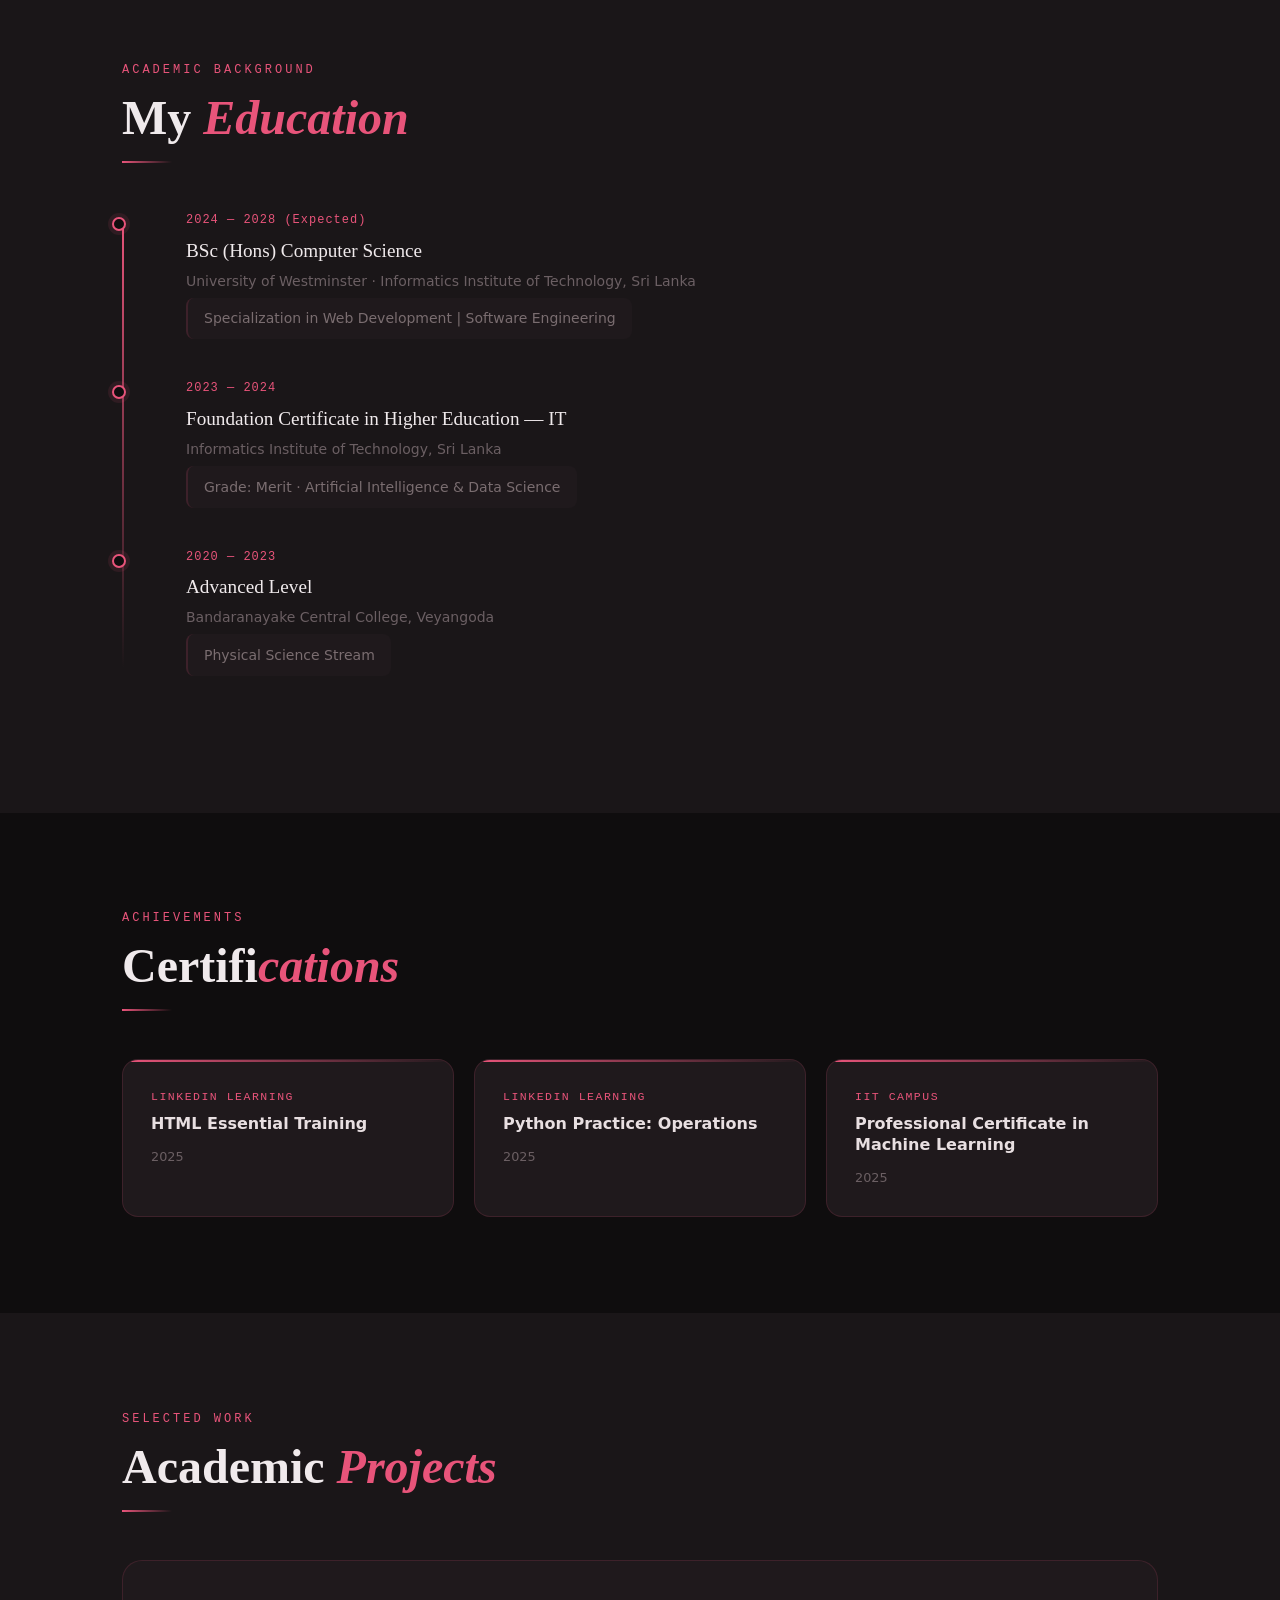
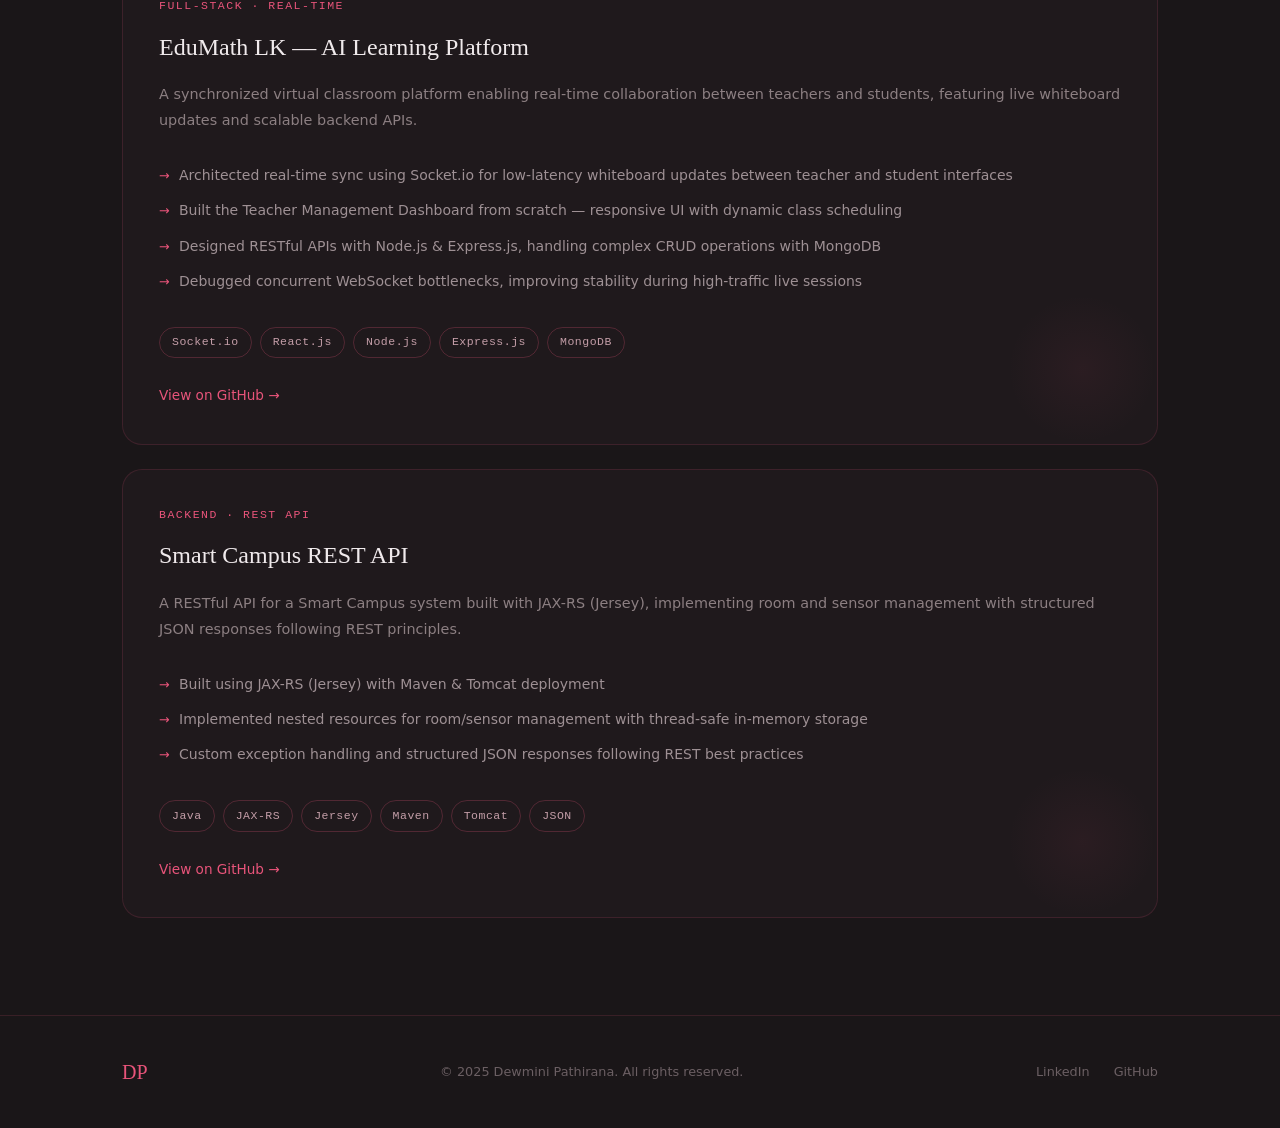
==== commit 02bdcc54: "feat: update home page content" ====
--- a/index.html
+++ b/index.html
@@ -4,7 +4,7 @@
 <head>
     <meta charset="UTF-8">
     <meta name="viewport" content="width=device-width, initial-scale=1.0">
-    <title>Dewmini Pathirana — Frontend Developer</title>
+    <title>Dewmini Pathirana — Web Developer</title>
     <link rel="preconnect" href="https://fonts.googleapis.com">
     <link
         href="https://fonts.googleapis.com/css2?family=DM+Serif+Display:ital@0;1&family=DM+Sans:wght@300;400;500;600&family=JetBrains+Mono:wght@400;500&display=swap"
@@ -32,7 +32,7 @@
         <header class="hero">
             <div class="hero-inner">
                 <div class="hero-content">
-                    <p class="hero-tag">Frontend Developer &amp; CS Student</p>
+                    <p class="hero-tag">Web Developer | Software Engineer</p>
                     <h1 class="hero-name">Dewmini<br><em>Pathirana</em></h1>
                     <p class="hero-sub">Building beautiful, responsive web experiences</p>
                     <p class="hero-desc">Computer Science undergraduate at University of Westminster, passionate about
--- a/stylesheet/style.css
+++ b/stylesheet/style.css
@@ -1,239 +1,1198 @@
-/*Reset and Base Styles */
-* {
+*,
+*::before,
+*::after {
     margin: 0;
     padding: 0;
-    box-sizing: border-box;
-}
+    box-sizing: border-box
+}
+
+:root {
+    --rose: #e8547a;
+    --rose-dark: #c23c62;
+    --rose-pale: #fde8ef;
+    --cream: #fdf8f4;
+    --dark: #0f0d0e;
+    --dark2: #1a1618;
+    --dark3: #251f22;
+    --muted: #6b5f63;
+    --border: rgba(232, 84, 122, 0.15);
+    --card-bg: #1f191c;
+    --glass: rgba(255, 255, 255, 0.04);
+    --ff-serif: 'DM Serif Display', Georgia, serif;
+    --ff-sans: 'DM Sans', system-ui, sans-serif;
+    --ff-mono: 'JetBrains Mono', monospace;
+}
+
 html {
     scroll-behavior: smooth;
-    font-size: 16px;
-}
+    font-size: 16px
+}
+
 body {
-    /*Font*/
-    font-family: 'Poppins', Arial, sans-serif;
+    font-family: var(--ff-sans);
+    background: var(--dark);
+    color: #f0eaec;
     line-height: 1.6;
-    color: #333333;
-    background-color: #ffffff;
-}
-/* Variables for Styling */
-:root {
-    /* Primary Colors */
-    --primary-color: #6366f1;
-    --primary-dark: #4f46e5;
-    --primary-light: #818cf8;
-
-    /* Secondary Colors */
-    --secondary-color: #ec4899;
-    --secondary-dark: #db2777;
-
-    /* Natural Colors */
-    --text-light: #6b7280;
-    --text-dark: #1f2937;
-    --bg-light: #f9fafb;
-    --bg-dark: #111827;
-
-    /* Semi Transparent Color */
-    --overlay-bg: rgba(99,102, 241, 0.9);
-    --shadow-color: rgba(0, 0, 0, 0.1);
-    --card-shadow: rgba(0, 0, 0, 0.15);
-
-    /* Spacing */
-    --spacing-xs: 0.5rem;
-    --spacing-sm: 1rem;
-    --spacing-md: 2rem;
-    --spacing-lg: 4rem;
-
-    /* Border Radius */
-    --border-radius-sm: 4px;
-    --border-radius-md: 8px;
-    --border-radius-lg: 16px;
-    --border-radius-full: 50%;
-}
-/*Typography*/
-h1, h2, h3, h4, h5, h6 {
-    font-family: 'Playfair Display', Georgia, serif;
-    color: var(--text-dark);
-    line-height: 1.2;
-    margin-bottom: var(--spacing-sm);
-}
-h1 {
-    font-size: 3rem;
-    letter-spacing: -1px;
-}
-h2 {
-    font-size: 2.25rem;
-}
-h3 {
-    font-size: 1.75rem;
-}
-/* Container */
-.container {
-    max-width: 1200px;
-    margin: 0 auto;
-    padding: 0 var(--spacing-md);
-}
-
-/* Navigation Bar */
-.main-nav {
-    background-color: #ffffff;
-    /*Shadow*/
-    box-shadow: 0 2px 10px var(--shadow-color);
-    position: sticky;
+    overflow-x: hidden
+}
+
+/* ── NAV ─────────────────────────────── */
+nav {
+    position: fixed;
     top: 0;
-    z-index: 1000;
-    /*Transitions*/
-    transition: box-shadow 0.3s ease;
-}
-.main-nav .container {
+    left: 0;
+    right: 0;
+    z-index: 100;
+    padding: 1rem 0;
+    background: rgba(15, 13, 14, 0.85);
+    backdrop-filter: blur(20px);
+    border-bottom: 1px solid var(--border)
+}
+
+.nav-inner {
+    max-width: 1100px;
+    margin: auto;
+    padding: 0 2rem;
     display: flex;
     justify-content: space-between;
+    align-items: center
+}
+
+.nav-logo {
+    font-family: var(--ff-serif);
+    font-size: 1.5rem;
+    color: var(--rose);
+    text-decoration: none;
+    letter-spacing: -0.5px
+}
+
+.nav-links {
+    display: flex;
+    gap: 2rem;
+    list-style: none
+}
+
+.nav-links a {
+    text-decoration: none;
+    color: #b8adb0;
+    font-size: 0.875rem;
+    font-weight: 500;
+    letter-spacing: 0.5px;
+    transition: color 0.3s;
+    position: relative
+}
+
+.nav-links a::after {
+    content: '';
+    position: absolute;
+    bottom: -4px;
+    left: 0;
+    width: 0;
+    height: 1.5px;
+    background: var(--rose);
+    transition: width 0.3s
+}
+
+.nav-links a:hover,
+.nav-links a.active {
+    color: #f0eaec
+}
+
+.nav-links a:hover::after,
+.nav-links a.active::after {
+    width: 100%
+}
+
+.nav-toggle {
+    display: none;
+    background: none;
+    border: 1.5px solid var(--border);
+    border-radius: 8px;
+    padding: 0.4rem 0.6rem;
+    cursor: pointer;
+    color: #f0eaec;
+    font-size: 1.1rem
+}
+
+/* ── PAGE SYSTEM ─────────────────────── */
+.page {
+    display: none;
+    min-height: 100vh;
+    padding-top: 4.5rem
+}
+
+.page.active {
+    display: block
+}
+
+/* ── HERO ────────────────────────────── */
+.hero {
+    min-height: calc(100vh - 4.5rem);
+    display: grid;
+    place-items: center;
+    padding: 4rem 2rem;
+    position: relative;
+    overflow: hidden
+}
+
+.hero::before {
+    content: '';
+    position: absolute;
+    top: -30%;
+    right: -15%;
+    width: 600px;
+    height: 600px;
+    background: radial-gradient(circle, rgba(232, 84, 122, 0.12) 0%, transparent 70%);
+    pointer-events: none
+}
+
+.hero::after {
+    content: '';
+    position: absolute;
+    bottom: -20%;
+    left: -10%;
+    width: 400px;
+    height: 400px;
+    background: radial-gradient(circle, rgba(232, 84, 122, 0.07) 0%, transparent 70%);
+    pointer-events: none
+}
+
+.hero-inner {
+    max-width: 1100px;
+    width: 100%;
+    display: grid;
+    grid-template-columns: 1fr 420px;
+    gap: 5rem;
+    align-items: center
+}
+
+.hero-tag {
+    font-family: var(--ff-mono);
+    font-size: 0.8rem;
+    color: var(--rose);
+    letter-spacing: 2px;
+    text-transform: uppercase;
+    margin-bottom: 1.25rem;
+    opacity: 0;
+    animation: slideUp 0.6s ease 0.2s forwards
+}
+
+.hero-name {
+    font-family: var(--ff-serif);
+    font-size: clamp(3rem, 6vw, 5rem);
+    line-height: 1;
+    color: #f0eaec;
+    margin-bottom: 0.5rem;
+    opacity: 0;
+    animation: slideUp 0.6s ease 0.35s forwards
+}
+
+.hero-name em {
+    color: var(--rose);
+    font-style: italic
+}
+
+.hero-sub {
+    font-size: 1.15rem;
+    color: #8c7f82;
+    margin-bottom: 1.5rem;
+    opacity: 0;
+    animation: slideUp 0.6s ease 0.5s forwards
+}
+
+.hero-desc {
+    font-size: 1rem;
+    color: #a8999c;
+    line-height: 1.8;
+    max-width: 480px;
+    margin-bottom: 2.5rem;
+    opacity: 0;
+    animation: slideUp 0.6s ease 0.65s forwards
+}
+
+.hero-btns {
+    display: flex;
+    gap: 1rem;
+    flex-wrap: wrap;
+    opacity: 0;
+    animation: slideUp 0.6s ease 0.8s forwards
+}
+
+.hero-img-wrap {
+    opacity: 0;
+    animation: fadeIn 0.8s ease 0.9s forwards;
+    position: relative
+}
+
+.hero-img-wrap::before {
+    content: '';
+    position: absolute;
+    inset: -20px;
+    border: 1.5px solid var(--border);
+    border-radius: 50%;
+    animation: spin 20s linear infinite
+}
+
+.hero-img-wrap::after {
+    content: '';
+    position: absolute;
+    inset: -40px;
+    border: 1px dashed rgba(232, 84, 122, 0.1);
+    border-radius: 50%;
+    animation: spin 30s linear infinite reverse
+}
+
+.hero-img {
+    width: 360px;
+    height: 360px;
+    border-radius: 50%;
+    object-fit: cover;
+    display: block;
+    margin: auto;
+    border: 4px solid rgba(232, 84, 122, 0.3);
+    background: var(--dark3)
+}
+
+.hero-img-placeholder {
+    width: 360px;
+    height: 360px;
+    border-radius: 50%;
+    background: linear-gradient(135deg, var(--dark3), var(--dark2));
+    display: flex;
     align-items: center;
-    padding-top: var(--spacing-sm);
-    padding-bottom: var(--spacing-sm);
-}
-.logo {
-    font-family: 'Playfair Display', serif;
-    font-size: 1.75rem;
-    font-weight: 700;
-    color: var(--primary-color);
-    text-shadow: 2px 2px 4px var(--shadow-color);
-}
-.nav-links {
-    display: flex;
-    list-style: none;
-    gap: var(--spacing-md);
-}
-.nav-links a[href] {
-    text-decoration: none;
-    color: var(--text-dark);
-    font-weight: 500;
-    transition: color 0.3s ease, transform 0.3s ease;
-    display: inline-block;
-}
-.nav-links a:hover {
-    color: var(--primary-color);
-    transform: translateY(-2px);
-}
-.nav-links a.active {
-    color: var(--primary-color);
-}
-.nav-links a:focus {
-    outline: 2px solid var(--primary-color);
-    outline-offset: 4px;
-}
-
-/* Footer */
-.main-footer {
-    background-color: var(--bg-dark);
-    color: #ffffff;
-    padding: var(--spacing-md) 0;
-    text-align: center;
-}
-.main-footer .container {
-    display: flex;
-    justify-content: space-between;
-    align-items: center;
-}
-.footer-links {
-    display: flex;
-    gap: var(--spacing-sm);
-}
-.footer-links a {
-    color: #ffffff;
-    text-decoration: none;
-    transition: color 0.3s ease;
-}
-.footer-links a:hover {
-    color: var(--primary-light);
-}
-
-/*Buttons Styling*/
-.btn {
-    display: inline-block;
-    padding: 12px 32px;
-    border-radius: var(--border-radius-md);
+    justify-content: center;
+    margin: auto;
+    border: 4px solid rgba(232, 84, 122, 0.3);
+    font-family: var(--ff-serif);
+    font-size: 5rem;
+    color: var(--rose);
+    letter-spacing: -2px
+}
+
+.hero-stats {
+    display: flex;
+    gap: 2.5rem;
+    margin-top: 2.5rem;
+    opacity: 0;
+    animation: slideUp 0.6s ease 1s forwards
+}
+
+.stat-item {
+    text-align: center
+}
+
+.stat-num {
+    font-family: var(--ff-serif);
+    font-size: 2rem;
+    color: var(--rose);
+    line-height: 1
+}
+
+.stat-label {
+    font-size: 0.75rem;
+    color: var(--muted);
+    letter-spacing: 1px;
+    text-transform: uppercase;
+    margin-top: 0.25rem
+}
+
+/* ── BUTTONS ─────────────────────────── */
+.btn-primary {
+    background: var(--rose);
+    color: #fff;
+    padding: 0.875rem 2rem;
+    border-radius: 50px;
     text-decoration: none;
     font-weight: 600;
-    transition: all 0.3s ease;
+    font-size: 0.9rem;
+    letter-spacing: 0.3px;
+    transition: all 0.3s;
+    border: 2px solid var(--rose)
+}
+
+.btn-primary:hover {
+    background: var(--rose-dark);
+    transform: translateY(-2px);
+    box-shadow: 0 10px 30px rgba(232, 84, 122, 0.3)
+}
+
+.btn-ghost {
+    background: transparent;
+    color: #f0eaec;
+    padding: 0.875rem 2rem;
+    border-radius: 50px;
+    text-decoration: none;
+    font-weight: 500;
+    font-size: 0.9rem;
+    transition: all 0.3s;
+    border: 1.5px solid rgba(240, 234, 236, 0.2)
+}
+
+.btn-ghost:hover {
+    border-color: var(--rose);
+    color: var(--rose);
+    transform: translateY(-2px)
+}
+
+/* ── SECTIONS ────────────────────────── */
+.section {
+    max-width: 1100px;
+    margin: auto;
+    padding: 6rem 2rem
+}
+
+.section-bg {
+    background: var(--dark2);
+    padding: 1px 0
+}
+
+.section-label {
+    font-family: var(--ff-mono);
+    font-size: 0.75rem;
+    color: var(--rose);
+    letter-spacing: 3px;
+    text-transform: uppercase;
+    margin-bottom: 0.75rem
+}
+
+.section-title {
+    font-family: var(--ff-serif);
+    font-size: clamp(2rem, 4vw, 3rem);
+    color: #f0eaec;
+    margin-bottom: 1rem;
+    line-height: 1.1
+}
+
+.section-title em {
+    color: var(--rose);
+    font-style: italic
+}
+
+.divider {
+    width: 50px;
+    height: 2px;
+    background: linear-gradient(90deg, var(--rose), transparent);
+    margin-bottom: 3rem
+}
+
+/* ── SKILLS ──────────────────────────── */
+.skills-grid {
+    display: grid;
+    grid-template-columns: repeat(auto-fit, minmax(160px, 1fr));
+    gap: 1rem
+}
+
+.skill-card {
+    background: var(--card-bg);
+    border: 1px solid var(--border);
+    border-radius: 16px;
+    padding: 1.75rem 1.25rem;
+    text-align: center;
+    transition: all 0.3s;
+    cursor: default
+}
+
+.skill-card:hover {
+    border-color: var(--rose);
+    transform: translateY(-4px);
+    background: #231d20
+}
+
+.skill-icon {
+    width: 56px;
+    height: 56px;
+    border-radius: 14px;
+    background: linear-gradient(135deg, rgba(232, 84, 122, 0.15), rgba(232, 84, 122, 0.05));
+    display: flex;
+    align-items: center;
+    justify-content: center;
+    margin: 0 auto 1rem;
+    font-family: var(--ff-mono);
+    font-size: 0.8rem;
+    font-weight: 500;
+    color: var(--rose);
+    border: 1px solid rgba(232, 84, 122, 0.2)
+}
+
+.skill-name {
+    font-size: 0.9rem;
+    font-weight: 500;
+    color: #d4c8cb
+}
+
+/* ── TIMELINE ────────────────────────── */
+.timeline {
+    position: relative;
+    padding-left: 2rem
+}
+
+.timeline::before {
+    content: '';
+    position: absolute;
+    left: 0;
+    top: 8px;
+    bottom: 8px;
+    width: 1.5px;
+    background: linear-gradient(180deg, var(--rose), transparent)
+}
+
+.tl-item {
+    position: relative;
+    margin-bottom: 2.5rem;
+    padding-left: 2rem
+}
+
+.tl-dot {
+    position: absolute;
+    left: -2.625rem;
+    top: 6px;
+    width: 14px;
+    height: 14px;
+    border-radius: 50%;
+    border: 2.5px solid var(--rose);
+    background: var(--dark);
+    box-shadow: 0 0 0 4px rgba(232, 84, 122, 0.1)
+}
+
+.tl-period {
+    font-family: var(--ff-mono);
+    font-size: 0.75rem;
+    color: var(--rose);
+    letter-spacing: 1px;
+    margin-bottom: 0.35rem
+}
+
+.tl-title {
+    font-family: var(--ff-serif);
+    font-size: 1.2rem;
+    color: #f0eaec;
+    margin-bottom: 0.2rem
+}
+
+.tl-place {
+    font-size: 0.875rem;
+    color: var(--muted);
+    margin-bottom: 0.35rem
+}
+
+.tl-desc {
+    font-size: 0.875rem;
+    color: #7a6d70;
+    background: var(--card-bg);
+    padding: 0.6rem 1rem;
+    border-radius: 8px;
+    border-left: 2px solid var(--border);
+    display: inline-block
+}
+
+/* ── CERTIFICATIONS ──────────────────── */
+.cert-grid {
+    display: grid;
+    grid-template-columns: repeat(auto-fit, minmax(280px, 1fr));
+    gap: 1.25rem
+}
+
+.cert-card {
+    background: var(--card-bg);
+    border: 1px solid var(--border);
+    border-radius: 16px;
+    padding: 1.75rem;
+    transition: all 0.3s;
+    position: relative;
+    overflow: hidden
+}
+
+.cert-card::before {
+    content: '';
+    position: absolute;
+    top: 0;
+    left: 0;
+    right: 0;
+    height: 2px;
+    background: linear-gradient(90deg, var(--rose), transparent)
+}
+
+.cert-card:hover {
+    transform: translateY(-3px);
+    border-color: rgba(232, 84, 122, 0.35)
+}
+
+.cert-org {
+    font-family: var(--ff-mono);
+    font-size: 0.72rem;
+    color: var(--rose);
+    letter-spacing: 1.5px;
+    text-transform: uppercase;
+    margin-bottom: 0.5rem
+}
+
+.cert-title {
+    font-size: 1rem;
+    font-weight: 600;
+    color: #e8dfe1;
+    margin-bottom: 0.75rem;
+    line-height: 1.3
+}
+
+.cert-year {
+    font-size: 0.8rem;
+    color: var(--muted)
+}
+
+/* ── PROJECTS ────────────────────────── */
+.project-grid {
+    display: grid;
+    gap: 1.5rem
+}
+
+.project-card {
+    background: var(--card-bg);
+    border: 1px solid var(--border);
+    border-radius: 20px;
+    padding: 2.25rem;
+    transition: all 0.3s;
+    position: relative;
+    overflow: hidden
+}
+
+.project-card::after {
+    content: '';
+    position: absolute;
+    bottom: 0;
+    right: 0;
+    width: 150px;
+    height: 150px;
+    background: radial-gradient(circle, rgba(232, 84, 122, 0.06) 0%, transparent 70%);
+    pointer-events: none
+}
+
+.project-card:hover {
+    border-color: rgba(232, 84, 122, 0.35);
+    transform: translateY(-3px)
+}
+
+.project-type {
+    font-family: var(--ff-mono);
+    font-size: 0.72rem;
+    color: var(--rose);
+    letter-spacing: 1.5px;
+    text-transform: uppercase;
+    margin-bottom: 0.75rem
+}
+
+.project-title {
+    font-family: var(--ff-serif);
+    font-size: 1.5rem;
+    color: #f0eaec;
+    margin-bottom: 1rem
+}
+
+.project-desc {
+    font-size: 0.9rem;
+    color: #8c7f82;
+    line-height: 1.8;
+    margin-bottom: 1.5rem
+}
+
+.project-points {
+    list-style: none;
+    margin-bottom: 1.75rem
+}
+
+.project-points li {
+    font-size: 0.875rem;
+    color: #9e9094;
+    padding: 0.4rem 0;
+    padding-left: 1.25rem;
+    position: relative;
+    line-height: 1.6
+}
+
+.project-points li::before {
+    content: '→';
+    position: absolute;
+    left: 0;
+    color: var(--rose);
+    font-size: 0.8rem;
+    line-height: 1.9
+}
+
+.tags {
+    display: flex;
+    flex-wrap: wrap;
+    gap: 0.5rem;
+    margin-bottom: 1.5rem
+}
+
+.tag {
+    font-family: var(--ff-mono);
+    font-size: 0.72rem;
+    padding: 0.35rem 0.75rem;
+    border-radius: 50px;
+    border: 1px solid rgba(232, 84, 122, 0.25);
+    color: #c49ea8;
+    letter-spacing: 0.5px
+}
+
+.project-link {
+    display: inline-flex;
+    align-items: center;
+    gap: 0.5rem;
+    font-size: 0.85rem;
+    color: var(--rose);
+    text-decoration: none;
+    font-weight: 500;
+    transition: gap 0.2s
+}
+
+.project-link:hover {
+    gap: 0.75rem
+}
+
+/* ── ABOUT PAGE ──────────────────────── */
+.about-grid {
+    display: grid;
+    grid-template-columns: 1fr 1fr;
+    gap: 5rem;
+    align-items: start
+}
+
+.about-img-wrap {
+    position: relative
+}
+
+.about-img-placeholder {
+    width: 100%;
+    aspect-ratio: 4/5;
+    background: var(--card-bg);
+    border-radius: 24px;
+    border: 1px solid var(--border);
+    display: flex;
+    align-items: center;
+    justify-content: center;
+    font-family: var(--ff-serif);
+    font-size: 8rem;
+    color: rgba(232, 84, 122, 0.15)
+}
+
+.about-img-accent {
+    position: absolute;
+    bottom: -1rem;
+    right: -1rem;
+    width: 120px;
+    height: 120px;
+    border-radius: 16px;
+    background: var(--rose);
+    display: flex;
+    flex-direction: column;
+    align-items: center;
+    justify-content: center;
+    color: #fff
+}
+
+.about-img-accent-num {
+    font-family: var(--ff-serif);
+    font-size: 2.5rem;
+    line-height: 1
+}
+
+.about-img-accent-label {
+    font-size: 0.65rem;
+    letter-spacing: 1px;
+    text-transform: uppercase;
+    opacity: 0.85;
+    text-align: center
+}
+
+.about-values-list {
+    list-style: none;
+    margin-top: 1.5rem
+}
+
+.about-values-list li {
+    display: flex;
+    align-items: flex-start;
+    gap: 0.75rem;
+    padding: 0.875rem 0;
+    border-bottom: 1px solid rgba(232, 84, 122, 0.08);
+    font-size: 0.9rem;
+    color: #a8999c
+}
+
+.about-values-list li::before {
+    content: '✦';
+    color: var(--rose);
+    font-size: 0.65rem;
+    margin-top: 0.35rem;
+    flex-shrink: 0
+}
+
+.journey-cards {
+    display: grid;
+    grid-template-columns: 1fr 1fr 1fr;
+    gap: 1rem;
+    margin-top: 3rem
+}
+
+.journey-card {
+    background: var(--card-bg);
+    border: 1px solid var(--border);
+    border-radius: 16px;
+    padding: 1.75rem 1.5rem
+}
+
+.journey-card-icon {
+    font-size: 1.5rem;
+    margin-bottom: 1rem
+}
+
+.journey-card-title {
+    font-family: var(--ff-serif);
+    font-size: 1.1rem;
+    color: #f0eaec;
+    margin-bottom: 0.5rem
+}
+
+.journey-card-text {
+    font-size: 0.85rem;
+    color: #7a6d70;
+    line-height: 1.7
+}
+
+/* ── BLOG PAGE ───────────────────────── */
+.blog-grid {
+    display: grid;
+    gap: 2rem
+}
+
+.blog-card {
+    background: var(--card-bg);
+    border: 1px solid var(--border);
+    border-radius: 20px;
+    padding: 2.5rem;
+    transition: all 0.3s
+}
+
+.blog-card:hover {
+    border-color: rgba(232, 84, 122, 0.3);
+    transform: translateY(-3px)
+}
+
+.blog-meta {
+    display: flex;
+    align-items: center;
+    gap: 1rem;
+    margin-bottom: 1.25rem
+}
+
+.blog-cat {
+    font-family: var(--ff-mono);
+    font-size: 0.72rem;
+    color: var(--rose);
+    letter-spacing: 1.5px;
+    text-transform: uppercase;
+    background: rgba(232, 84, 122, 0.1);
+    padding: 0.3rem 0.75rem;
+    border-radius: 50px;
+    border: 1px solid rgba(232, 84, 122, 0.2)
+}
+
+.blog-date {
+    font-size: 0.8rem;
+    color: var(--muted)
+}
+
+.blog-title {
+    font-family: var(--ff-serif);
+    font-size: 1.6rem;
+    color: #f0eaec;
+    margin-bottom: 1rem;
+    line-height: 1.25
+}
+
+.blog-excerpt {
+    font-size: 0.9rem;
+    color: #8c7f82;
+    line-height: 1.8;
+    margin-bottom: 1rem
+}
+
+.blog-tags {
+    display: flex;
+    gap: 0.5rem;
+    flex-wrap: wrap;
+    margin-top: 1.5rem
+}
+
+.blog-tag {
+    font-size: 0.78rem;
+    color: #6b5f63;
+    background: rgba(255, 255, 255, 0.04);
+    padding: 0.3rem 0.75rem;
+    border-radius: 50px;
+    border: 1px solid rgba(255, 255, 255, 0.06)
+}
+
+/* ── CONTACT PAGE ────────────────────── */
+.contact-grid {
+    display: grid;
+    grid-template-columns: 1fr 1fr;
+    gap: 4rem;
+    align-items: start
+}
+
+.contact-info-wrap {
+    display: flex;
+    flex-direction: column;
+    gap: 1.25rem
+}
+
+.contact-item {
+    display: flex;
+    align-items: flex-start;
+    gap: 1rem;
+    background: var(--card-bg);
+    border: 1px solid var(--border);
+    border-radius: 16px;
+    padding: 1.25rem 1.5rem
+}
+
+.contact-item-icon {
+    width: 42px;
+    height: 42px;
+    border-radius: 10px;
+    background: rgba(232, 84, 122, 0.1);
+    border: 1px solid rgba(232, 84, 122, 0.2);
+    display: flex;
+    align-items: center;
+    justify-content: center;
+    font-size: 1.1rem;
+    flex-shrink: 0
+}
+
+.contact-item-label {
+    font-size: 0.75rem;
+    color: var(--muted);
+    margin-bottom: 0.15rem;
+    font-family: var(--ff-mono);
+    letter-spacing: 1px
+}
+
+.contact-item-val {
+    font-size: 0.9rem;
+    color: #d4c8cb
+}
+
+.form-card {
+    background: var(--card-bg);
+    border: 1px solid var(--border);
+    border-radius: 20px;
+    padding: 2.5rem
+}
+
+.form-group {
+    margin-bottom: 1.25rem
+}
+
+.form-group label {
+    display: block;
+    font-size: 0.8rem;
+    color: var(--muted);
+    margin-bottom: 0.5rem;
+    font-family: var(--ff-mono);
+    letter-spacing: 0.5px
+}
+
+.form-group input,
+.form-group select,
+.form-group textarea {
+    width: 100%;
+    background: rgba(255, 255, 255, 0.04);
+    border: 1.5px solid rgba(255, 255, 255, 0.08);
+    border-radius: 10px;
+    padding: 0.875rem 1.1rem;
+    color: #f0eaec;
+    font-family: var(--ff-sans);
+    font-size: 0.9rem;
+    transition: all 0.3s;
+    outline: none
+}
+
+.form-group input:focus,
+.form-group select:focus,
+.form-group textarea:focus {
+    border-color: var(--rose);
+    background: rgba(232, 84, 122, 0.04)
+}
+
+.form-group textarea {
+    min-height: 130px;
+    resize: vertical
+}
+
+.form-group select {
+    appearance: none;
+    cursor: pointer
+}
+
+.form-group select option {
+    background: var(--dark2);
+    color: #f0eaec
+}
+
+.form-row {
+    display: grid;
+    grid-template-columns: 1fr 1fr;
+    gap: 1rem
+}
+
+.submit-btn {
+    width: 100%;
+    background: var(--rose);
+    color: #fff;
+    padding: 1rem;
+    border-radius: 50px;
+    border: none;
+    font-family: var(--ff-sans);
+    font-size: 0.95rem;
+    font-weight: 600;
     cursor: pointer;
-    border: 2px solid transparent;
-}
-.btn-primary {
-    background-color: #ffffff;
-    color: var(--primary-color);
-}
-.btn-primary:hover {
-    transform: translateY(-3px);
-    box-shadow: 0 10px 25px var(--shadow-color);
-}
-.btn-secondary {
-    background-color: transparent;
-    color: #ffffff;
-    border-color: #ffffff;
-}
-.btn-secondary:hover {
-    background-color: #ffffff;
-    color: var(--primary-color);
-    transform: translateY(-3px);
-}
-
-/* Responsive media queries */
-/* Tablet View (992px ans below) */
-@media screen and (max-width: 992px) {
-    .intro .container {
-        flex-direction: column;
+    transition: all 0.3s;
+    margin-top: 0.5rem;
+    letter-spacing: 0.3px
+}
+
+.submit-btn:hover {
+    background: var(--rose-dark);
+    transform: translateY(-2px);
+    box-shadow: 0 10px 30px rgba(232, 84, 122, 0.3)
+}
+
+.social-row {
+    display: flex;
+    gap: 1rem;
+    margin-top: 1.5rem
+}
+
+.social-btn {
+    flex: 1;
+    display: flex;
+    align-items: center;
+    justify-content: center;
+    gap: 0.5rem;
+    background: var(--card-bg);
+    border: 1px solid var(--border);
+    border-radius: 12px;
+    padding: 0.875rem;
+    text-decoration: none;
+    color: #d4c8cb;
+    font-size: 0.85rem;
+    font-weight: 500;
+    transition: all 0.3s
+}
+
+.social-btn:hover {
+    border-color: var(--rose);
+    color: var(--rose)
+}
+
+.newsletter-card {
+    background: linear-gradient(135deg, rgba(232, 84, 122, 0.12), rgba(232, 84, 122, 0.04));
+    border: 1px solid rgba(232, 84, 122, 0.25);
+    border-radius: 20px;
+    padding: 2rem;
+    margin-top: 2rem
+}
+
+.newsletter-title {
+    font-family: var(--ff-serif);
+    font-size: 1.3rem;
+    color: #f0eaec;
+    margin-bottom: 0.5rem
+}
+
+.newsletter-sub {
+    font-size: 0.875rem;
+    color: var(--muted);
+    margin-bottom: 1.25rem
+}
+
+.newsletter-row {
+    display: flex;
+    gap: 0.75rem
+}
+
+.newsletter-input {
+    flex: 1;
+    background: rgba(255, 255, 255, 0.06);
+    border: 1.5px solid rgba(232, 84, 122, 0.2);
+    border-radius: 8px;
+    padding: 0.75rem 1rem;
+    color: #f0eaec;
+    font-family: var(--ff-sans);
+    font-size: 0.875rem;
+    outline: none
+}
+
+.newsletter-input:focus {
+    border-color: var(--rose)
+}
+
+.newsletter-btn {
+    background: var(--rose);
+    color: #fff;
+    padding: 0.75rem 1.5rem;
+    border-radius: 8px;
+    border: none;
+    font-family: var(--ff-sans);
+    font-size: 0.875rem;
+    font-weight: 600;
+    cursor: pointer;
+    transition: background 0.3s;
+    white-space: nowrap
+}
+
+.newsletter-btn:hover {
+    background: var(--rose-dark)
+}
+
+/* ── FOOTER ──────────────────────────── */
+footer {
+    background: var(--dark2);
+    border-top: 1px solid var(--border);
+    padding: 2.5rem 0
+}
+
+.footer-inner {
+    max-width: 1100px;
+    margin: auto;
+    padding: 0 2rem;
+    display: flex;
+    justify-content: space-between;
+    align-items: center
+}
+
+.footer-logo {
+    font-family: var(--ff-serif);
+    color: var(--rose);
+    font-size: 1.25rem
+}
+
+.footer-copy {
+    font-size: 0.8rem;
+    color: var(--muted)
+}
+
+.footer-links {
+    display: flex;
+    gap: 1.5rem
+}
+
+.footer-links a {
+    font-size: 0.8rem;
+    color: var(--muted);
+    text-decoration: none;
+    transition: color 0.3s
+}
+
+.footer-links a:hover {
+    color: var(--rose)
+}
+
+/* ── ANIMATIONS ──────────────────────── */
+@keyframes slideUp {
+    from {
+        opacity: 0;
+        transform: translateY(24px)
+    }
+
+    to {
+        opacity: 1;
+        transform: translateY(0)
+    }
+}
+
+@keyframes fadeIn {
+    from {
+        opacity: 0
+    }
+
+    to {
+        opacity: 1
+    }
+}
+
+@keyframes spin {
+    from {
+        transform: rotate(0deg)
+    }
+
+    to {
+        transform: rotate(360deg)
+    }
+}
+
+.fade-in {
+    opacity: 0;
+    transform: translateY(20px);
+    transition: opacity 0.5s ease, transform 0.5s ease
+}
+
+.fade-in.visible {
+    opacity: 1;
+    transform: none
+}
+
+/* ── RESPONSIVE ──────────────────────── */
+@media(max-width:900px) {
+    .hero-inner {
+        grid-template-columns: 1fr;
         text-align: center;
-    }
-    .intro-title {
-        font-size: 3rem;
-    }
-    .intro-buttons {
-        justify-content: center;
-    }
-    .intro-image img {
-        width: 300px;
-        height: 300px;
-    }
+        gap: 3rem
+    }
+
+    .hero-desc {
+        max-width: 100%
+    }
+
+    .hero-btns {
+        justify-content: center
+    }
+
+    .hero-stats {
+        justify-content: center
+    }
+
+    .hero-img-placeholder {
+        width: 280px;
+        height: 280px;
+        font-size: 4rem;
+        margin: auto
+    }
+
+    .hero-img-wrap::before,
+    .hero-img-wrap::after {
+        display: none
+    }
+
+    .about-grid {
+        grid-template-columns: 1fr
+    }
+
+    .journey-cards {
+        grid-template-columns: 1fr
+    }
+
     .contact-grid {
-        grid-template-columns: 1fr;
-    }
-    .about-intro {
-        flex-direction: column;
-        text-align: center;
-    }
-    .timeline-item {
-        flex-direction: column;
-    }
-    .timeline-item:nth-child(n) .timeline-content {
-        width: 100%;
-        margin: 0;
-        text-align: left;
-    }
-    .education-timeline::before {
-        left: 0;
-        transform: none;
-    }
-    .timeline-dot {
-        left: 0;
-        transform: none;
-    }
-}
-/* Mobile view (768px and below) */
-@media screen and (max-width: 768px) {
-    h1 {
-        font-size: 2rem;
-    }
-    h2 {
-        font-size: 1.75rem;
-    }
-    .intro {
-        min-height: auto;
-        padding: var(--spacing-lg) 0;
-    }
-    .intro-title {
-        font-size: 2.5rem;
-    }
-    /*Mobile Navigation*/
+        grid-template-columns: 1fr
+    }
+
+    .form-row {
+        grid-template-columns: 1fr
+    }
+}
+
+@media(max-width:768px) {
     .nav-links {
         display: none;
         position: absolute;
@@ -241,509 +1200,43 @@
         left: 0;
         right: 0;
         flex-direction: column;
-        background-color: #ffffff;
-        box-shadow: 0 4px 10px var(--shadow-color);
-        padding: var(--spacing-sm);
-    }
-    .intro-image img,
-    .about-image img {
-        width: 250px;
-        height: 250px;
-    }
-    .skills-grid,
+        background: var(--dark);
+        border-bottom: 1px solid var(--border);
+        padding: 1.5rem 2rem;
+        gap: 1.25rem
+    }
+
+    .nav-links.open {
+        display: flex
+    }
+
+    .nav-toggle {
+        display: block
+    }
+
+    .hero-name {
+        font-size: 2.5rem
+    }
+
+    .section {
+        padding: 4rem 1.5rem
+    }
+
     .cert-grid {
-        grid-template-columns: 1fr;
-    }
-    .main-footer .container {
+        grid-template-columns: 1fr
+    }
+
+    .skills-grid {
+        grid-template-columns: repeat(auto-fit, minmax(130px, 1fr))
+    }
+
+    .footer-inner {
         flex-direction: column;
-        gap: var(--spacing-sm);
-    }
-    .contact-info {
-        font-size: 0.9rem;
-    }
-}
-/* Very small screens (480px and below) */
-@media screen and (max-width: 480px) {
-    :root {
-        font-size: 14px;
-    }
-    .container {
-        padding: 0 var(--spacing-sm);
-    }
-    .intro-title {
-        font-size: 2rem;
-    }
-    .btn {
-        padding: 10px 20px;
-        font-size: 0.9rem;
-    }
-}
-
-/* Intro Section */
-.intro {
-    min-height: 90vh;
-    display: flex;
-    align-items: center;
-    background: linear-gradient(135deg, #667eea 0%, #764ba2 100%);
-    position: relative;
-    overflow: hidden;
-}
-.intro::before {
-    content: '';
-    position: absolute;
-    top: 0;
-    left: 0;
-    right: 0;
-    bottom: 0;
-    background: var(--overlay-bg);
-    z-index: 1;
-}
-.intro .container {
-    display: flex;
-    justify-content: space-between;
-    align-items: center;
-    gap: var(--spacing-lg);
-    position: relative;
-    z-index: 2;
-}
-.intro-content {
-    flex: 1;
-    color: #ffffff;
-}
-.greeting {
-    font-size: 1.25rem;
-    margin-bottom: var(--spacing-xs);
-    animation: fadeInUp 0.8s ease;
-}
-.intro-title {
-    font-size: 4rem;
-    color: #ffffff;
-    margin-bottom: var(--spacing-sm);
-    animation: fadeInUp 0.8s ease 0.2s both;
-}
-.intro-subtitle {
-    font-size: 1.5rem;
-    margin-bottom: var(--spacing-md);
-    animation: fadeInUp 0.8s ease 0.4s both;
-}
-.intro-buttons {
-    display: flex;
-    gap: var(--spacing-sm);
-    animation: fadeInUp 0.8s ease 0.6s both;
-}
-/*Animmations*/
-@keyframes fadeInUp {
-    from {
-        opacity: 0;
-        transform: translateY(30px);
-    }
-    to {
-        opacity: 1;
-        transform: translateY(0);
-    }
-}
-@keyframes float {
-    0%, 100% {
-        transform: translateY(0);
-    }
-    50% {
-        transform: translateY(-20px);
-    }
-}
-@keyframes pulse {
-    0%, 100% {
-        transform: scale(1);
-    }
-    50% {
-        transform: scale(1.05);
-    }
-}
-.intro-image {
-    flex: 1;
-    animation: float 3s ease-in-out infinite;
-}
-.intro-image img {
-    width: 400px;
-    height: 400px;
-    box-shadow: 0 20px 60px rgba(0, 0, 0, 0.3);
-    object-fit: cover;
-    border-radius: var(--border-radius-full);
-    border: 5px solid #ffffff;
-}
-
-/* Sections */
-.skills,
-.education,
-.certifications {
-    padding: var(--spacing-lg);
-}
-section:nth-of-type(even) {
-    background-color: var(--bg-light);
-}
-.section-title {
-    text-align: center;
-    margin-bottom: var(--spacing-lg);
-    position: relative;
-}
-.section-title::after {
-    content: '';
-    display: block;
-    width: 60px;
-    height: 4px;
-    background: linear-gradient(90deg, var(--primary-color), var(--secondary-color));
-    margin: var(--spacing-sm) auto 0;
-    border-radius: var(--border-radius-sm);
-}
-/* skil grid */
-.skills-grid {
-    display: grid;
-    grid-template-columns: repeat(auto-fit, minmax(250px, 1fr));
-    gap: var(--spacing-md);
-}
-.skills-card {
-    background-color: #ffffff;
-    padding: var(--spacing-md);
-    border-radius: var(--border-radius-lg);
-    text-align: center;
-    box-shadow: 0 4px 6px var(--shadow-color);
-    transition: transform 0.3s ease, box-shadow 0.3s ease;
-}
-.skills-card:hover {
-    transform: translateY(-10px);
-    box-shadow: 0 12px 24px var(--card-shadow);
-}
-.skills-icon {
-    width: 80px;
-    height: 80px;
-    margin: 0 auto var(--spacing-sm);
-    background: linear-gradient(135deg, var(--primary-color),var(--secondary-color));
-    border-radius: var(--border-radius-md);
-    display: flex;
-    align-items: center;
-    justify-content: center;
-    font-weight: 700;
-    font-size: 1.25rem;
-    color: #ffffff;
-}
-.skills-card > h3 {
-    color: var(--text-dark);
-    margin-bottom: var(--spacing-xs);
-}
-/*Education Timeline*/
-.education-timeline {
-    max-width: 800px;
-    margin: 0 auto;
-    position: relative;
-}
-.education-timeline::before {
-    content: '';
-    position: absolute;
-    left: 50%;
-    transform: translateX(-50%);
-    top: 0;
-    bottom: 0;
-    width: 2px;
-    background: linear-gradient(180deg, var(--primary-color), var(--secondary-color));
-}
-.timeline-item {
-    display: flex;
-    margin-bottom: var(--spacing-md);
-    position: relative;
-}
-.timeline-item:nth-child(odd) .timeline-content {
-    margin-left: auto;
-    text-align: left;
-}
-.timeline-item:nth-child(even) .timeline-content {
-    margin-right: auto;
-    text-align: left;
-}
-.timeline-dot {
-    position: absolute;
-    left: 50%;
-    transform: translateX(-50%);
-    width: 20px;
-    height: 20px;
-    background-color: var(--primary-color);
-    border-radius: var(--border-radius-full);
-    border: 4px solid #ffffff;
-    box-shadow: 0 0 0 4px var(--primary-light);
-    z-index: 1;
-}
-.timeline-content {
-    width: 45%;
-    background-color: #ffffff;
-    padding: var(--spacing-md);
-    border-radius: var(--border-radius-lg);
-    box-shadow: 0 4px 8px var(--shadow-color);
-}
-/*Certification*/
-.cert-grid {
-    display: grid;
-    grid-template-columns: repeat(auto-fit, minmax(280px, 1fr));
-    gap: var(--spacing-md);
-}
-.cert-card {
-    background-color: #ffffff;
-    padding: var(--spacing-md);
-    border-radius: var(--border-radius-lg);
-    border: 2px solid var(--primary-light);
-    transition: all 0.3s ease;
-}
-.cert-card:hover {
-    background-color: var(--primary-color);
-    transform: scale(1.05);
-}
-.cert-card h3 + .organization {
-    color: var(--text-light);
-    font-size: 0.9rem;
-    margin-top: var(--spacing-xs);
-}
-
-/*Page Header*/
-.page-header {
-    background: linear-gradient(135deg, var(--primary-color), var(--secondary-color));
-    color: #ffffff;
-    padding: var(--spacing-lg);
-    text-align: center;
-}
-.page-header h1 {
-    color: #ffffff;
-}
-
-/*About Page*/
-.about-content {
-    padding: var(--spacing-lg) 0;
-}
-.about-intro {
-    display: flex;
-    gap: var(--spacing-lg);
-    align-items: center;
-    margin-bottom: var(--spacing-lg);
-}
-.about-image img {
-    width: 300px;
-    height: 300px;
-    border-radius: var(--border-radius-full);
-    box-shadow: 0 10px 30px rgba(0, 0, 0, 0.2);
-    object-fit: cover;
-    border: 5px solid var(--primary-color);
-}
-.about-text {
-    flex: 1;
-}
-.about-details {
-    margin-bottom: var(--spacing-lg);
-}
-.journey-grid {
-    display: grid;
-    grid-template-columns: repeat(auto-fit, minmax(300px, 1fr));
-    gap: var(--spacing-md);
-    margin-top: var(--spacing-md);
-}
-.journey-item {
-    background-color: var(--bg-light);
-    padding: var(--spacing-md);
-    border-radius: var(--border-radius-lg);
-}
-.about-values {
-    margin-bottom: var(--spacing-lg);
-}
-.values-list {
-    list-style: none;
-    max-width: 600px;
-    margin: var(--spacing-md) auto;
-}
-.values-list > li::before {
-    content: '✓';
-    position: absolute;
-    left: 0;
-    color: var(--primary-color);
-}
-.about-contact {
-    text-align: center;
-    padding: var(--spacing-lg);
-    background: linear-gradient(135deg, var(--primary-light),var(--secondary-color));
-    border-radius: var(--border-radius-lg);
-    color: #ffffff;
-}
-.about-contact h2 {
-    color: #ffffff;
-}
-
-/*Blog Page*/
-.blog-content {
-    padding: var(--spacing-lg);
-}
-.blog-grid {
-    display: grid;
-    gap: var(--spacing-lg);
-}
-.blog-post {
-    background-color: #ffffff;
-    padding: var(--spacing-md);
-    border-radius: var(--border-radius-lg);
-    box-shadow: 0 4px 12px var(--shadow-color);
-}
-.post-header h2 {
-    margin-bottom: var(--spacing-sm);
-}
-.post-meta {
-    display: flex;
-    gap: var(--spacing-sm);
-    color: var(--text-light);
-    font-size: 0.9rem;
-    margin-bottom: var(--spacing-md);
-}
-time[datetime] {
-    color: var(--text-light);
-}
-.post-category {
-    background-color: var(--primary-light);
-    color: #ffffff;
-    padding: 2px 8px;
-    border-radius: var(--border-radius-sm);
-}
-.post-content p {
-    margin-bottom: var(--spacing-sm);
-}
-.post-content p:first-of-type {
-    margin-bottom: 0;
-}
-.post-footer {
-    margin-top: var(--spacing-md);
-    padding-top: var(--spacing-sm);
-    border-top: 1px solid var(--bg-light);
-}
-.post-tags {
-    display: flex;
-    gap: var(--spacing-xs);
-    flex-wrap: wrap;
-}
-.post-tags span {
-    background-color: var(--bg-light);
-    padding: 4px 12px;
-    border-radius: var(--border-radius-sm);
-    font-size: 0.85rem;
-    color: var(--text-dark);
-}
-
-/*Contact Page*/
-.contact-content {
-    padding: var(--spacing-lg) 0;
-}
-.contact-grid {
-    display: grid;
-    grid-template-columns: 1.5fr 1fr;
-    gap: var(--spacing-lg);
-}
-.message-section,
-.newsletter-section {
-    background-color: #ffffff;
-    padding: var(--spacing-md);
-    border-radius: var(--border-radius-lg);
-    box-shadow: 0 4px 12px var(--shadow-color);
-}
-.form-group {
-    margin-bottom: var(--spacing-sm);
-}
-.form-group label {
-    display: block;
-    margin-bottom: var(--spacing-xs);
-    font-weight: 500;
-    color: var(--text-dark);
-}
-.required {
-    color: var(--secondary-color);
-}
-/*Form Styling*/
-.form-group input,
-.form-group textarea,
-.form-group select {
-    width: 100%;
-    padding: 12px;
-    border: 2px solid #e5e7eb;
-    border-radius: var(--border-radius-md);
-    font-family: 'Poppins', sans-serif;
-    font-size: 1rem;
-    transition: border-color 0.3s ease, box-shadow 0.3s ease;
-}
-.form-group input:focus,
-.form-group textarea:focus,
-.form-group select:focus {
-    outline: none;
-    border-color: var(--primary-color);
-    box-shadow: 0 0 0 3px rgba(99, 102, 241, 0.1);
-}
-.form-group input:valid,
-.form-group textarea:valid {
-    border-color: #10b981;
-}
-.form-group input:invalid:not(:placeholder-shown),
-.form-group textarea:invalid:not(:placeholder-shown) {
-    border-color: var(--secondary-color);
-}
-.form-group input:not([type="checkbox"]):not([type="radio"]) {
-    display: block;
-}
-.checkbox-group input[type="checkbox"],
-.checkbox-item input[type="checkbox"],
-.radio-item input[type="checkbox"] {
-    width: auto;
-    margin: 0;
-}
-.checkbox-list {
-    display: flex;
-    flex-direction: column;
-    gap: var(--spacing-xs);
-}
-.radio-group {
-    display: flex;
-    gap: var(--spacing-sm);
-}
-.radio-item {
-    display: flex;
-    align-items: center;
-    gap: var(--spacing-xs);
-}
-.contact-info {
-    margin-top: var(--spacing-md);
-    padding: var(--spacing-sm);
-    background-color: var(--bg-light);
-    border-radius: var(--border-radius-md);
-}
-.contact-info li {
-    padding: var(--spacing-xs) 0;
-}
-.contact-info ul {
-    list-style: none;
-}
-
-/* Spexificity */
-a {
-    color: inherit;
-}
-.nav-links a {
-    color: var(--text-dark);
-}
-.nav-links a.active {
-    color: var(--primary-color);
-}
-
-/* Print Styles */
-@media print {
-    .main-nav,
-    .main-footer {
-        display: none;
-    }
-    .body {
-        font-size: 12pt;
-        color: #000;
-    }
-    a {
-        text-decoration: underline;
-    }
-    a[href]::after {
-        content: " ("attr(href) ")";
+        gap: 1rem;
+        text-align: center
+    }
+
+    .newsletter-row {
+        flex-direction: column
     }
 }
